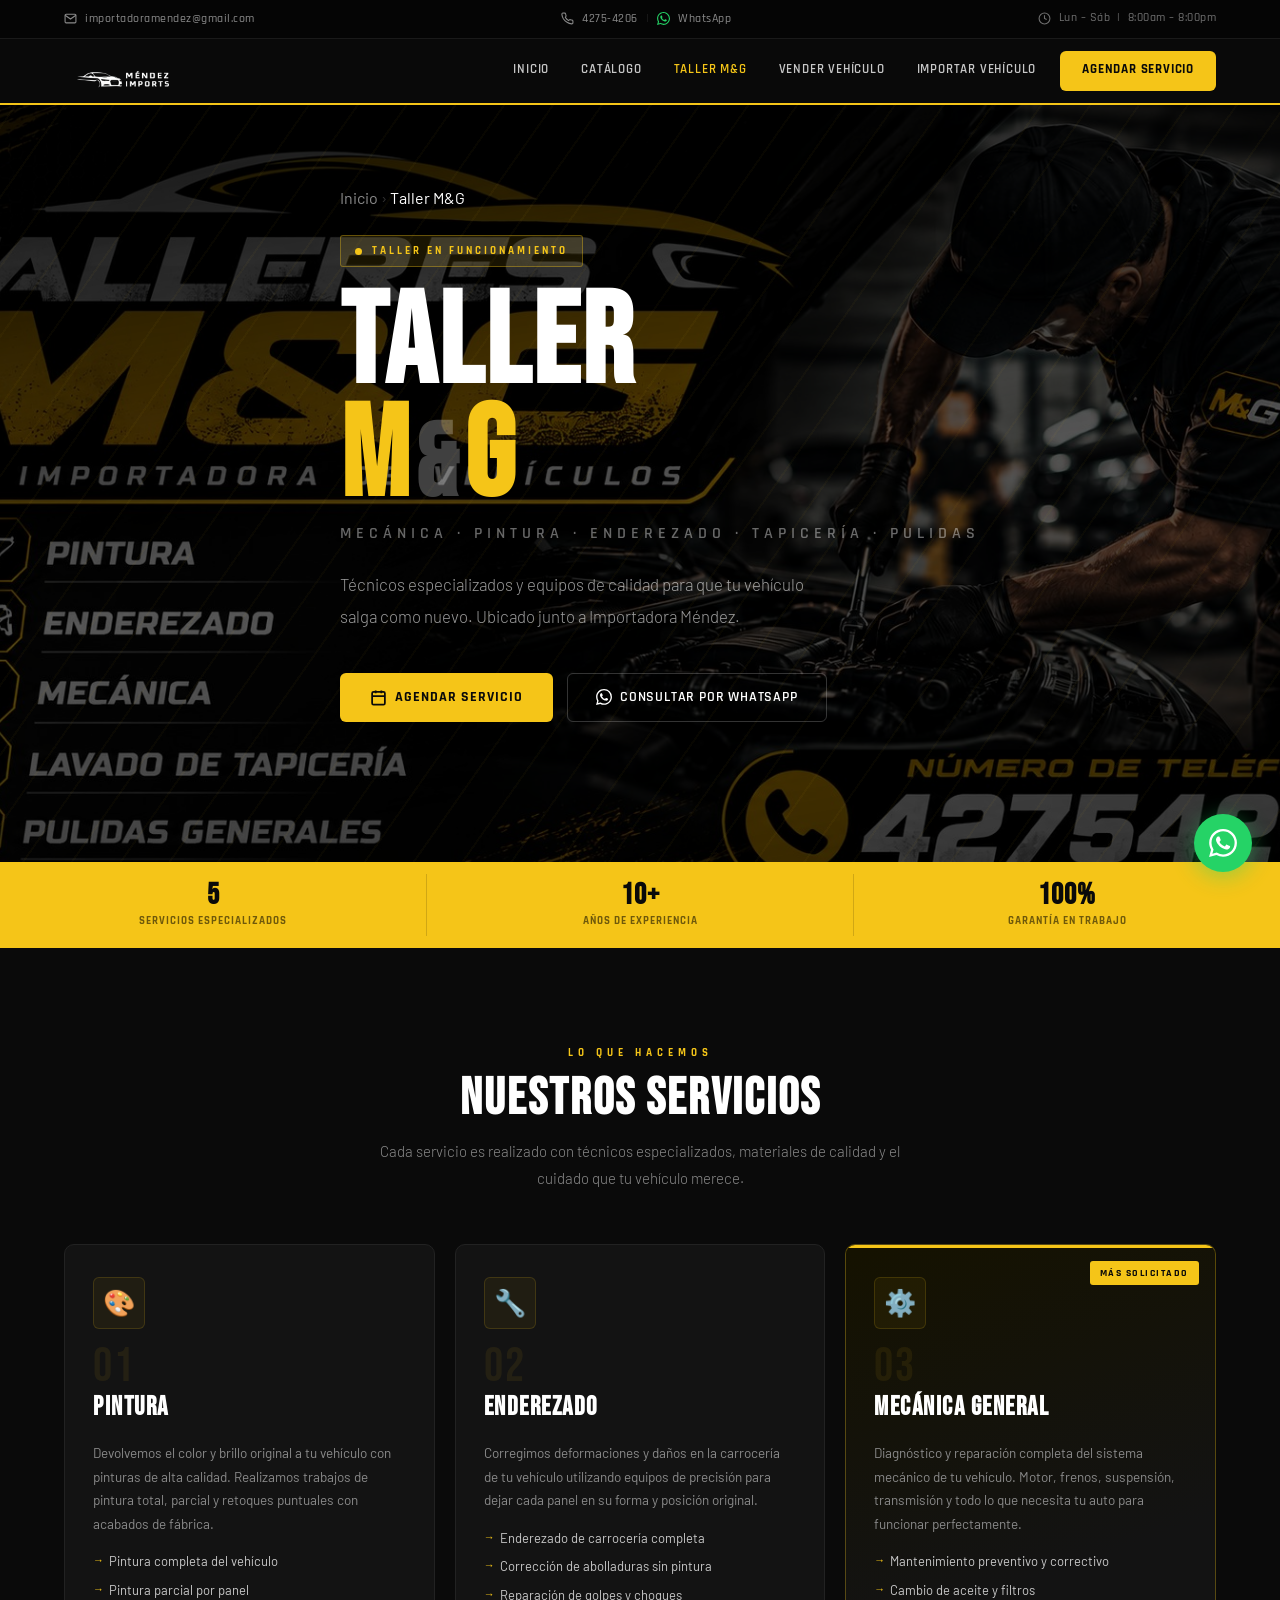
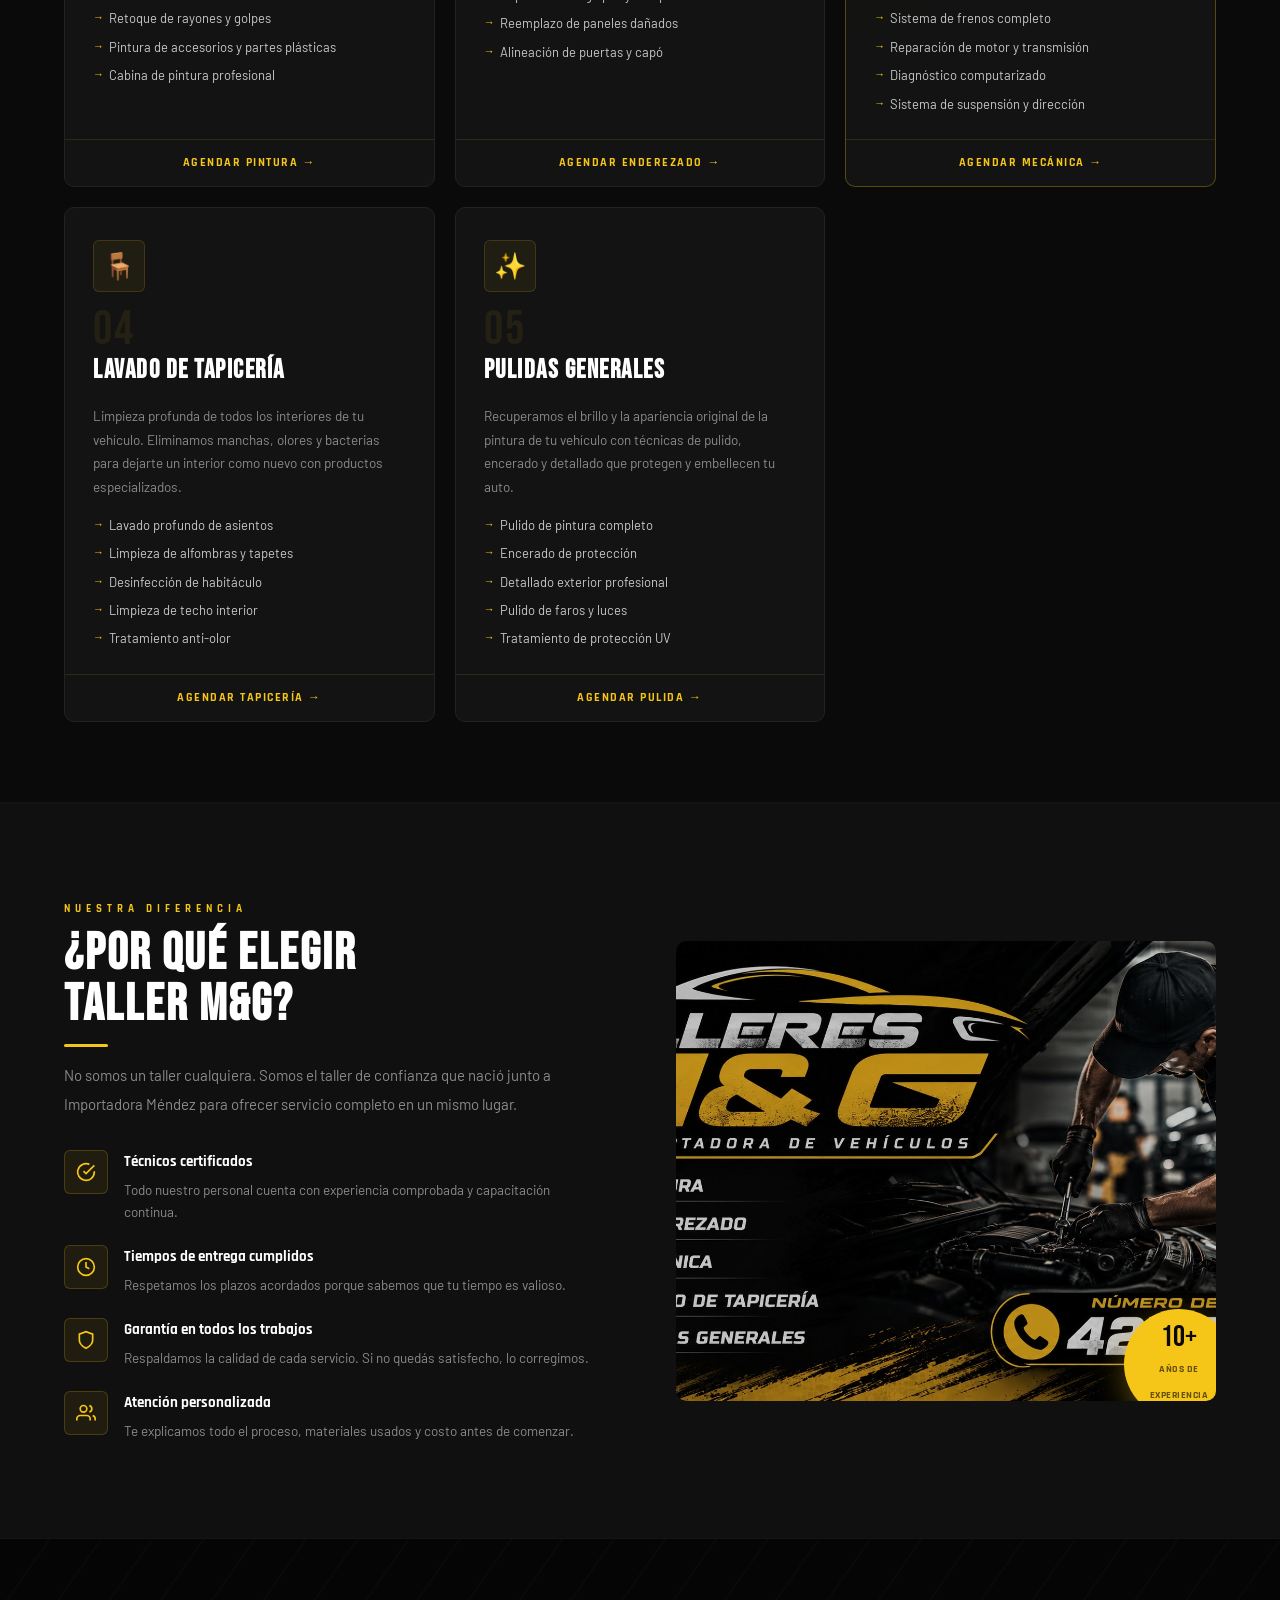
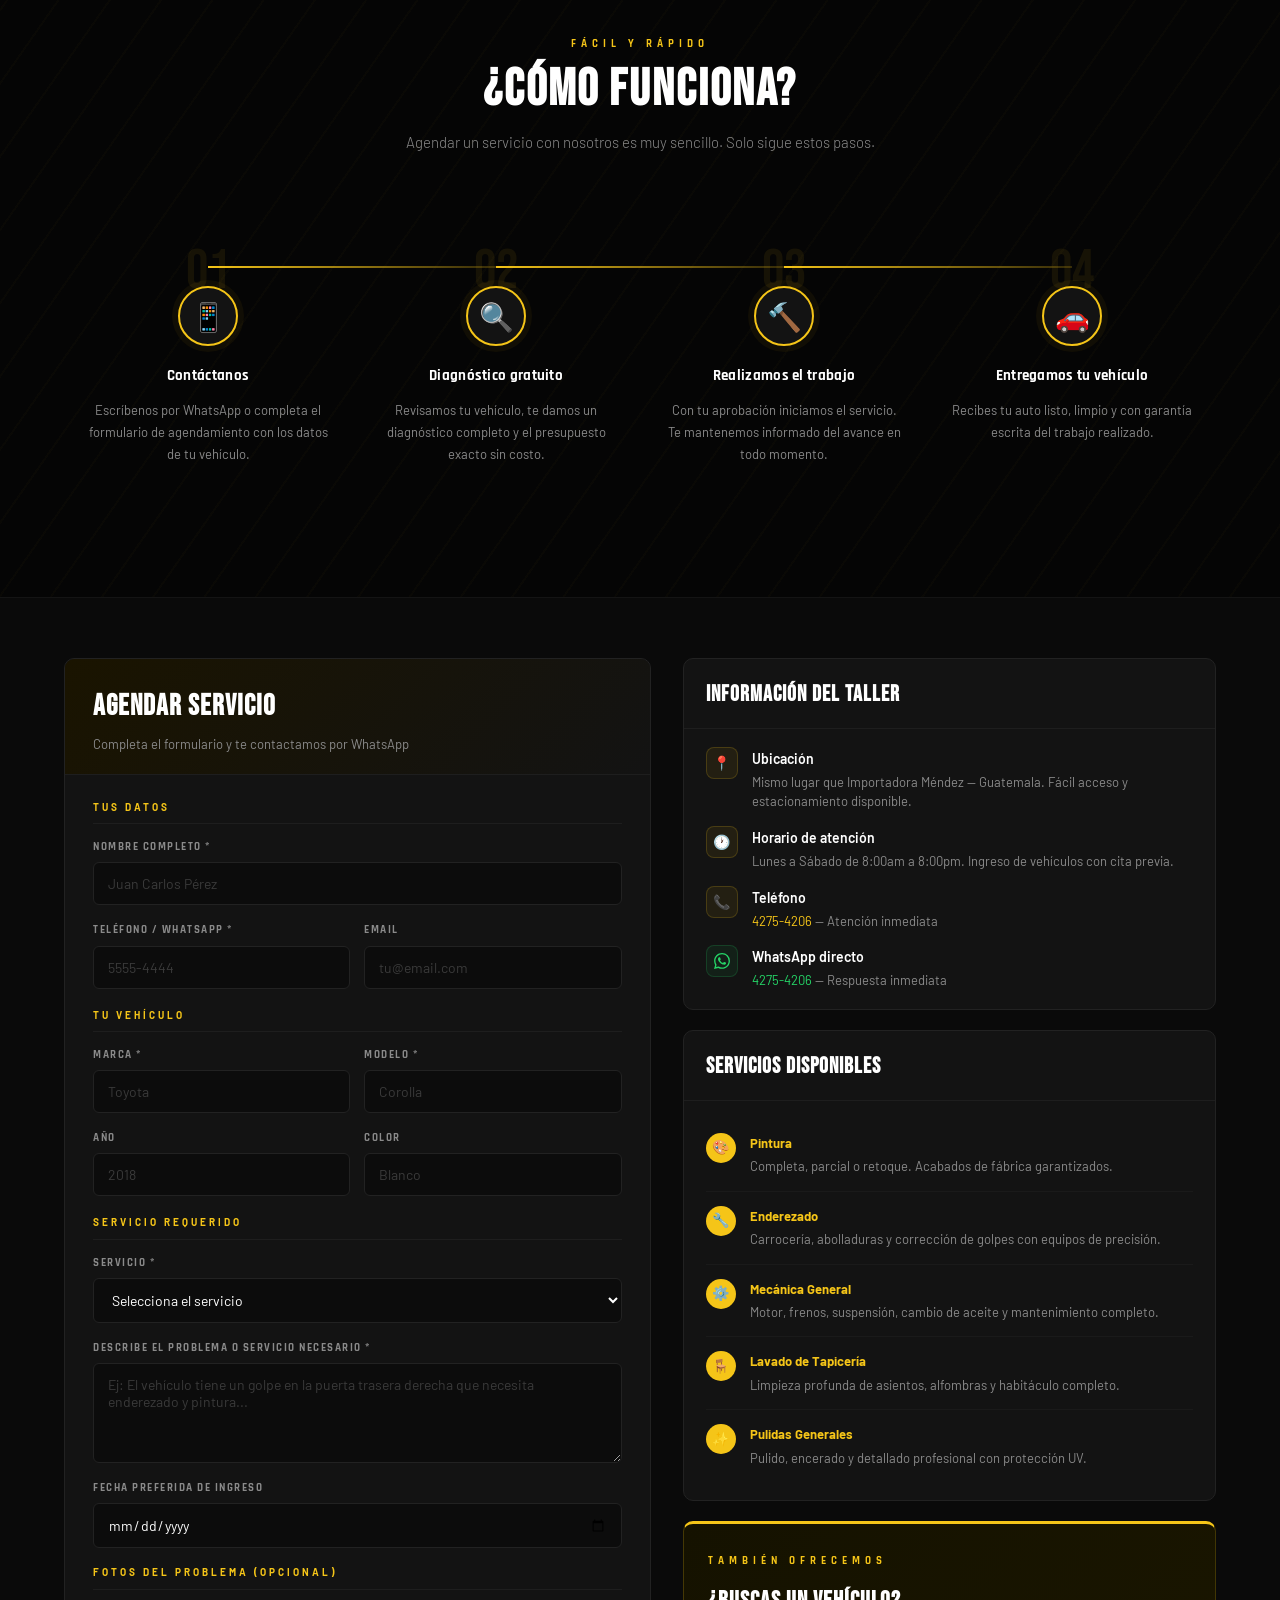
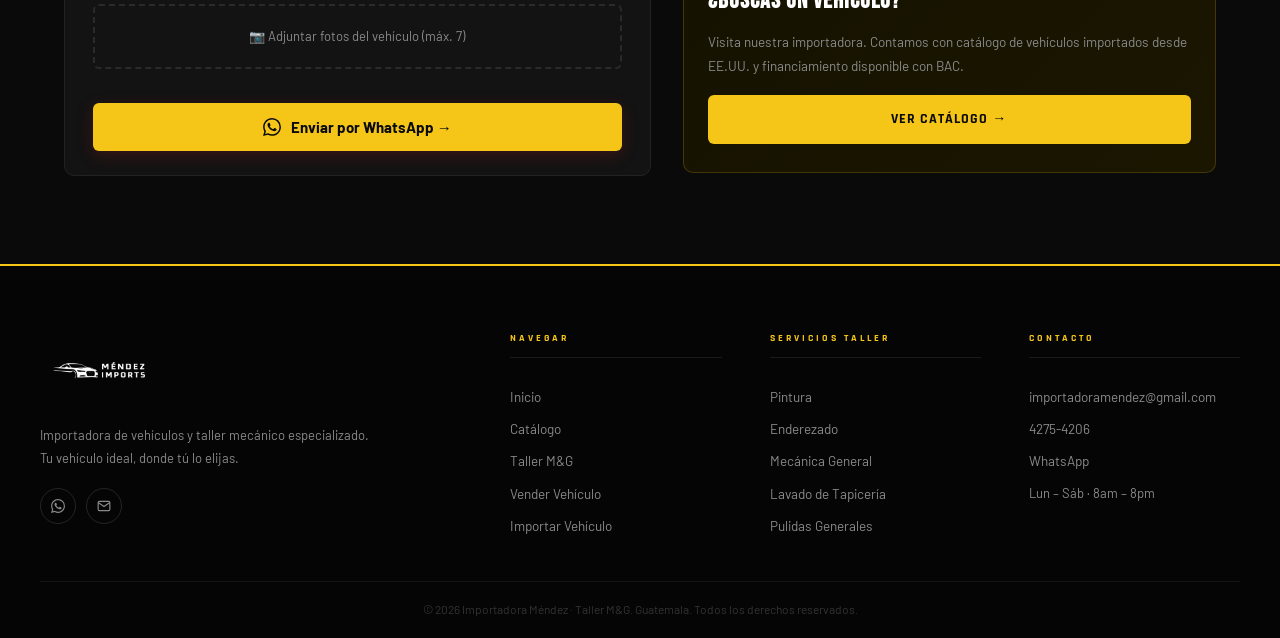
==== especificaiones-carro/taller-mg.html @ be3b4399 "Add files via upload" ====
<!doctype html>
<html lang="es">
<head>
  <meta charset="UTF-8" />
  <meta name="viewport" content="width=device-width, initial-scale=1.0" />
  <title>Taller M&G — Mecánica · Pintura · Enderezado · Guatemala</title>
  <meta name="description" content="Taller M&G — Servicios completos de mecánica, pintura, enderezado, lavado de tapicería y pulidas generales. Ubicado junto a Importadora Méndez en Guatemala." />
  <link rel="preconnect" href="https://fonts.googleapis.com" />
  <link rel="preconnect" href="https://fonts.gstatic.com" crossorigin />
  <link href="https://fonts.googleapis.com/css2?family=Bebas+Neue&family=Rajdhani:wght@400;500;600;700&family=Barlow:ital,wght@0,300;0,400;0,500;0,600;0,700;1,300&display=swap" rel="stylesheet" />
  <link rel="stylesheet" href="../css/shared.css" />
  <link rel="stylesheet" href="../css/servicios.css" />
  <link rel="stylesheet" href="../css/taller.css" />
</head>
<body>

  <!-- SUB-NAV -->
  <nav class="sub-nav">
    <div class="container sub-nav-container">
      <div class="contact-info">
        <svg class="icon-sm" viewBox="0 0 24 24" fill="none" stroke="currentColor" stroke-width="2"><path d="M4 4h16c1.1 0 2 .9 2 2v12c0 1.1-.9 2-2 2H4c-1.1 0-2-.9-2-2V6c0-1.1.9-2 2-2z"/><polyline points="22,6 12,13 2,6"/></svg>
        <a href="mailto:importadoramendez@gmail.com">importadoramendez@gmail.com</a>
      </div>
      <div class="contact-info">
        <svg class="icon-sm" viewBox="0 0 24 24" fill="none" stroke="currentColor" stroke-width="2"><path d="M22 16.92v3a2 2 0 0 1-2.18 2 19.79 19.79 0 0 1-8.63-3.07A19.5 19.5 0 0 1 4.69 13a19.79 19.79 0 0 1-3.07-8.67A2 2 0 0 1 3.56 2h3a2 2 0 0 1 2 1.72c.127.96.361 1.903.7 2.81a2 2 0 0 1-.45 2.11L8.09 9.91a16 16 0 0 0 6 6l1.27-1.27a2 2 0 0 1 2.11-.45c.907.339 1.85.573 2.81.7A2 2 0 0 1 22 16.92z"/></svg>
        <a href="tel:+50242754206">4275-4206</a>
        <span class="divider-pipe">|</span>
        <svg class="icon-sm" style="color:#25D366" viewBox="0 0 24 24" fill="currentColor"><path d="M17.472 14.382c-.297-.149-1.758-.867-2.03-.967-.273-.099-.471-.148-.67.15-.197.297-.767.966-.94 1.164-.173.199-.347.223-.644.075-.297-.15-1.255-.463-2.39-1.475-.883-.788-1.48-1.761-1.653-2.059-.173-.297-.018-.458.13-.606.134-.133.298-.347.446-.52.149-.174.198-.298.298-.497.099-.198.05-.371-.025-.52-.075-.149-.669-1.612-.916-2.207-.242-.579-.487-.5-.669-.51-.173-.008-.371-.01-.57-.01-.198 0-.52.074-.792.372-.272.297-1.04 1.016-1.04 2.479 0 1.462 1.065 2.875 1.213 3.074.149.198 2.096 3.2 5.077 4.487.709.306 1.262.489 1.694.625.712.227 1.36.195 1.871.118.571-.085 1.758-.719 2.006-1.413.248-.694.248-1.289.173-1.413-.074-.124-.272-.198-.57-.347m-5.421 7.403h-.004a9.87 9.87 0 0 1-5.031-1.378l-.361-.214-3.741.982.998-3.648-.235-.374a9.86 9.86 0 0 1-1.51-5.26c.001-5.45 4.436-9.884 9.888-9.884 2.64 0 5.122 1.03 6.988 2.898a9.825 9.825 0 0 1 2.893 6.994c-.003 5.45-4.437 9.884-9.885 9.884m8.413-18.297A11.815 11.815 0 0 0 12.05 0C5.495 0 .16 5.335.157 11.892c0 2.096.547 4.142 1.588 5.945L.057 24l6.305-1.654a11.882 11.882 0 0 0 5.683 1.448h.005c6.554 0 11.89-5.335 11.893-11.893a11.821 11.821 0 0 0-3.48-8.413z"/></svg>
        <a href="https://wa.me/50242754206" target="_blank">WhatsApp</a>
      </div>
      <div class="contact-info horario-info">
        <svg class="icon-sm" viewBox="0 0 24 24" fill="none" stroke="currentColor" stroke-width="2"><circle cx="12" cy="12" r="10"/><polyline points="12 6 12 12 16 14"/></svg>
        <span>Lun – Sáb &nbsp;|&nbsp; 8:00am – 8:00pm</span>
      </div>
    </div>
  </nav>

  <!-- HEADER -->
  <header class="main-header">
    <div class="container nav-container">
      <a href="../index.html"><img src="../img/logo2.png" alt="Importadora Méndez" class="logo" /></a>
      <button class="menu-btn" id="menuBtn" aria-label="Abrir menú">&#9776;</button>
      <ul class="nav-links" id="navLinks">
        <li><a href="../index.html" onclick="closeMenu()">Inicio</a></li>
        <li><a href="../index.html#carros" onclick="closeMenu()">Catálogo</a></li>
        <li class="nav-active"><a href="taller-mg.html" onclick="closeMenu()">Taller M&G</a></li>
        <li><a href="vendemos-tu-vehiculo.html" onclick="closeMenu()">Vender Vehículo</a></li>
        <li><a href="importamos-tu-vehiculo.html" onclick="closeMenu()">Importar Vehículo</a></li>
        <li class="nav-cta"><a href="#agendar" onclick="closeMenu()">Agendar Servicio</a></li>
      </ul>
    </div>
  </header>

  <!-- HERO TALLER -->
  <div class="taller-hero">
    <img src="../img/taller-mecanico.png" alt="Taller M&G" class="taller-hero-bg" />
    <div class="taller-hero-overlay"></div>
    <div class="container taller-hero-content">
      <div class="breadcrumb" style="margin-bottom:24px">
        <a href="../index.html">Inicio</a>
        <span class="breadcrumb-sep">›</span>
        <span>Taller M&G</span>
      </div>
      <div class="taller-hero-badge">
        <span class="badge-pulse"></span>
        Taller en funcionamiento
      </div>
      <h1 class="taller-hero-title">
        Taller<br>
        <span class="taller-hero-accent">M<em>&</em>G</span>
      </h1>
      <p class="taller-hero-sub">Mecánica · Pintura · Enderezado · Tapicería · Pulidas</p>
      <p class="taller-hero-desc">
        Técnicos especializados y equipos de calidad para que tu vehículo<br class="br-desk">
        salga como nuevo. Ubicado junto a Importadora Méndez.
      </p>
      <div class="taller-hero-btns">
        <a href="#agendar" class="btn-primary">
          <svg width="17" height="17" viewBox="0 0 24 24" fill="none" stroke="currentColor" stroke-width="2.5"><rect x="3" y="4" width="18" height="18" rx="2"/><path d="M16 2v4M8 2v4M3 10h18"/></svg>
          Agendar Servicio
        </a>
        <a href="https://wa.me/50242754206?text=Hola!%20Quiero%20información%20sobre%20los%20servicios%20del%20Taller%20M%26G." class="btn-outline" target="_blank">
          <svg width="16" height="16" viewBox="0 0 24 24" fill="currentColor"><path d="M17.472 14.382c-.297-.149-1.758-.867-2.03-.967-.273-.099-.471-.148-.67.15-.197.297-.767.966-.94 1.164-.173.199-.347.223-.644.075-.297-.15-1.255-.463-2.39-1.475-.883-.788-1.48-1.761-1.653-2.059-.173-.297-.018-.458.13-.606.134-.133.298-.347.446-.52.149-.174.198-.298.298-.497.099-.198.05-.371-.025-.52-.075-.149-.669-1.612-.916-2.207-.242-.579-.487-.5-.669-.51-.173-.008-.371-.01-.57-.01-.198 0-.52.074-.792.372-.272.297-1.04 1.016-1.04 2.479 0 1.462 1.065 2.875 1.213 3.074.149.198 2.096 3.2 5.077 4.487.709.306 1.262.489 1.694.625.712.227 1.36.195 1.871.118.571-.085 1.758-.719 2.006-1.413.248-.694.248-1.289.173-1.413-.074-.124-.272-.198-.57-.347m-5.421 7.403h-.004a9.87 9.87 0 0 1-5.031-1.378l-.361-.214-3.741.982.998-3.648-.235-.374a9.86 9.86 0 0 1-1.51-5.26c.001-5.45 4.436-9.884 9.888-9.884 2.64 0 5.122 1.03 6.988 2.898a9.825 9.825 0 0 1 2.893 6.994c-.003 5.45-4.437 9.884-9.885 9.884m8.413-18.297A11.815 11.815 0 0 0 12.05 0C5.495 0 .16 5.335.157 11.892c0 2.096.547 4.142 1.588 5.945L.057 24l6.305-1.654a11.882 11.882 0 0 0 5.683 1.448h.005c6.554 0 11.89-5.335 11.893-11.893a11.821 11.821 0 0 0-3.48-8.413z"/></svg>
          Consultar por WhatsApp
        </a>
      </div>
    </div>
    <!-- stats flotantes -->
    <div class="taller-hero-stats">
      <div class="ths-item">
        <strong>5</strong>
        <span>Servicios especializados</span>
      </div>
      <div class="ths-sep"></div>
      <div class="ths-item">
        <strong>10+</strong>
        <span>Años de experiencia</span>
      </div>
      <div class="ths-sep"></div>
      <div class="ths-item">
        <strong>100%</strong>
        <span>Garantía en trabajo</span>
      </div>
    </div>
  </div>

  <!-- SERVICIOS DETALLE -->
  <section class="taller-servicios-section">
    <div class="container">
      <div class="section-header centered">
        <span class="section-eyebrow">Lo que hacemos</span>
        <h2 class="section-title">Nuestros Servicios</h2>
        <p class="section-subtitle">Cada servicio es realizado con técnicos especializados, materiales de calidad y el cuidado que tu vehículo merece.</p>
      </div>

      <div class="taller-servicios-grid">

        <!-- PINTURA -->
        <article class="ts-card" id="pintura">
          <div class="ts-card-icon-wrap">
            <div class="ts-card-icon">🎨</div>
          </div>
          <div class="ts-card-body">
            <span class="ts-card-num">01</span>
            <h3>Pintura</h3>
            <p>Devolvemos el color y brillo original a tu vehículo con pinturas de alta calidad. Realizamos trabajos de pintura total, parcial y retoques puntuales con acabados de fábrica.</p>
            <ul class="ts-card-list">
              <li>Pintura completa del vehículo</li>
              <li>Pintura parcial por panel</li>
              <li>Retoque de rayones y golpes</li>
              <li>Pintura de accesorios y partes plásticas</li>
              <li>Cabina de pintura profesional</li>
            </ul>
          </div>
          <a href="#agendar" class="ts-card-cta">Agendar Pintura →</a>
        </article>

        <!-- ENDEREZADO -->
        <article class="ts-card" id="enderezado">
          <div class="ts-card-icon-wrap">
            <div class="ts-card-icon">🔧</div>
          </div>
          <div class="ts-card-body">
            <span class="ts-card-num">02</span>
            <h3>Enderezado</h3>
            <p>Corregimos deformaciones y daños en la carrocería de tu vehículo utilizando equipos de precisión para dejar cada panel en su forma y posición original.</p>
            <ul class="ts-card-list">
              <li>Enderezado de carrocería completa</li>
              <li>Corrección de abolladuras sin pintura</li>
              <li>Reparación de golpes y choques</li>
              <li>Reemplazo de paneles dañados</li>
              <li>Alineación de puertas y capó</li>
            </ul>
          </div>
          <a href="#agendar" class="ts-card-cta">Agendar Enderezado →</a>
        </article>

        <!-- MECÁNICA -->
        <article class="ts-card ts-card--featured" id="mecanica">
          <div class="ts-card-featured-badge">Más solicitado</div>
          <div class="ts-card-icon-wrap">
            <div class="ts-card-icon">⚙️</div>
          </div>
          <div class="ts-card-body">
            <span class="ts-card-num">03</span>
            <h3>Mecánica General</h3>
            <p>Diagnóstico y reparación completa del sistema mecánico de tu vehículo. Motor, frenos, suspensión, transmisión y todo lo que necesita tu auto para funcionar perfectamente.</p>
            <ul class="ts-card-list">
              <li>Mantenimiento preventivo y correctivo</li>
              <li>Cambio de aceite y filtros</li>
              <li>Sistema de frenos completo</li>
              <li>Reparación de motor y transmisión</li>
              <li>Diagnóstico computarizado</li>
              <li>Sistema de suspensión y dirección</li>
            </ul>
          </div>
          <a href="#agendar" class="ts-card-cta">Agendar Mecánica →</a>
        </article>

        <!-- TAPICERÍA -->
        <article class="ts-card" id="tapiceria">
          <div class="ts-card-icon-wrap">
            <div class="ts-card-icon">🪑</div>
          </div>
          <div class="ts-card-body">
            <span class="ts-card-num">04</span>
            <h3>Lavado de Tapicería</h3>
            <p>Limpieza profunda de todos los interiores de tu vehículo. Eliminamos manchas, olores y bacterias para dejarte un interior como nuevo con productos especializados.</p>
            <ul class="ts-card-list">
              <li>Lavado profundo de asientos</li>
              <li>Limpieza de alfombras y tapetes</li>
              <li>Desinfección de habitáculo</li>
              <li>Limpieza de techo interior</li>
              <li>Tratamiento anti-olor</li>
            </ul>
          </div>
          <a href="#agendar" class="ts-card-cta">Agendar Tapicería →</a>
        </article>

        <!-- PULIDAS -->
        <article class="ts-card" id="pulidas">
          <div class="ts-card-icon-wrap">
            <div class="ts-card-icon">✨</div>
          </div>
          <div class="ts-card-body">
            <span class="ts-card-num">05</span>
            <h3>Pulidas Generales</h3>
            <p>Recuperamos el brillo y la apariencia original de la pintura de tu vehículo con técnicas de pulido, encerado y detallado que protegen y embellecen tu auto.</p>
            <ul class="ts-card-list">
              <li>Pulido de pintura completo</li>
              <li>Encerado de protección</li>
              <li>Detallado exterior profesional</li>
              <li>Pulido de faros y luces</li>
              <li>Tratamiento de protección UV</li>
            </ul>
          </div>
          <a href="#agendar" class="ts-card-cta">Agendar Pulida →</a>
        </article>

      </div>
    </div>
  </section>

  <!-- POR QUÉ ELEGIRNOS -->
  <section class="taller-why-section">
    <div class="container">
      <div class="taller-why-grid">
        <div class="taller-why-left">
          <span class="section-eyebrow">Nuestra diferencia</span>
          <h2 class="section-title">¿Por qué elegir<br>Taller M&G?</h2>
          <div class="divider-line"></div>
          <p style="color:var(--texto-gris);font-size:15px;line-height:1.9;margin-bottom:32px;">
            No somos un taller cualquiera. Somos el taller de confianza que nació junto a Importadora Méndez para ofrecer servicio completo en un mismo lugar.
          </p>
          <div class="taller-why-items">
            <div class="taller-why-item">
              <div class="taller-why-icon">
                <svg width="20" height="20" viewBox="0 0 24 24" fill="none" stroke="currentColor" stroke-width="2"><path d="M22 11.08V12a10 10 0 1 1-5.93-9.14"/><polyline points="22 4 12 14.01 9 11.01"/></svg>
              </div>
              <div>
                <strong>Técnicos certificados</strong>
                <p>Todo nuestro personal cuenta con experiencia comprobada y capacitación continua.</p>
              </div>
            </div>
            <div class="taller-why-item">
              <div class="taller-why-icon">
                <svg width="20" height="20" viewBox="0 0 24 24" fill="none" stroke="currentColor" stroke-width="2"><circle cx="12" cy="12" r="10"/><polyline points="12 6 12 12 16 14"/></svg>
              </div>
              <div>
                <strong>Tiempos de entrega cumplidos</strong>
                <p>Respetamos los plazos acordados porque sabemos que tu tiempo es valioso.</p>
              </div>
            </div>
            <div class="taller-why-item">
              <div class="taller-why-icon">
                <svg width="20" height="20" viewBox="0 0 24 24" fill="none" stroke="currentColor" stroke-width="2"><path d="M12 22s8-4 8-10V5l-8-3-8 3v7c0 6 8 10 8 10z"/></svg>
              </div>
              <div>
                <strong>Garantía en todos los trabajos</strong>
                <p>Respaldamos la calidad de cada servicio. Si no quedás satisfecho, lo corregimos.</p>
              </div>
            </div>
            <div class="taller-why-item">
              <div class="taller-why-icon">
                <svg width="20" height="20" viewBox="0 0 24 24" fill="none" stroke="currentColor" stroke-width="2"><path d="M17 21v-2a4 4 0 0 0-4-4H5a4 4 0 0 0-4 4v2"/><circle cx="9" cy="7" r="4"/><path d="M23 21v-2a4 4 0 0 0-3-3.87M16 3.13a4 4 0 0 1 0 7.75"/></svg>
              </div>
              <div>
                <strong>Atención personalizada</strong>
                <p>Te explicamos todo el proceso, materiales usados y costo antes de comenzar.</p>
              </div>
            </div>
          </div>
        </div>
        <div class="taller-why-right">
          <div class="taller-why-img-wrap">
            <img src="../img/taller-mecanico.png" alt="Taller M&G especializado" />
            <div class="taller-why-badge">
              <div class="taller-why-badge-inner">
                <span class="taller-why-badge-num">10+</span>
                <span class="taller-why-badge-txt">Años de<br>experiencia</span>
              </div>
            </div>
          </div>
        </div>
      </div>
    </div>
  </section>

  <!-- PROCESO -->
  <section class="taller-proceso-section">
    <div class="container">
      <div class="section-header centered">
        <span class="section-eyebrow">Fácil y rápido</span>
        <h2 class="section-title">¿Cómo funciona?</h2>
        <p class="section-subtitle">Agendar un servicio con nosotros es muy sencillo. Solo sigue estos pasos.</p>
      </div>
      <div class="proceso-grid">
        <div class="proceso-item">
          <div class="proceso-num">01</div>
          <div class="proceso-connector"></div>
          <div class="proceso-icon">📱</div>
          <h3>Contáctanos</h3>
          <p>Escríbenos por WhatsApp o completa el formulario de agendamiento con los datos de tu vehículo.</p>
        </div>
        <div class="proceso-item">
          <div class="proceso-num">02</div>
          <div class="proceso-connector"></div>
          <div class="proceso-icon">🔍</div>
          <h3>Diagnóstico gratuito</h3>
          <p>Revisamos tu vehículo, te damos un diagnóstico completo y el presupuesto exacto sin costo.</p>
        </div>
        <div class="proceso-item">
          <div class="proceso-num">03</div>
          <div class="proceso-connector"></div>
          <div class="proceso-icon">🔨</div>
          <h3>Realizamos el trabajo</h3>
          <p>Con tu aprobación iniciamos el servicio. Te mantenemos informado del avance en todo momento.</p>
        </div>
        <div class="proceso-item">
          <div class="proceso-num">04</div>
          <div class="proceso-connector last"></div>
          <div class="proceso-icon">🚗</div>
          <h3>Entregamos tu vehículo</h3>
          <p>Recibes tu auto listo, limpio y con garantía escrita del trabajo realizado.</p>
        </div>
      </div>
    </div>
  </section>

  <!-- FORMULARIO AGENDAR -->
  <section class="service-page" id="agendar">
    <div class="container service-grid">

      <!-- FORM -->
      <div class="form-card">
        <div class="form-card-header" style="background:linear-gradient(135deg, #1a1400 0%, var(--gris-card) 100%);">
          <h2>Agendar Servicio</h2>
          <p>Completa el formulario y te contactamos por WhatsApp</p>
        </div>
        <div class="form-card-body">
          <form id="tallerForm" onsubmit="handleTaller(event)">
            <p class="form-section-title">Tus datos</p>
            <div class="form-stack">
              <div class="form-group">
                <label>Nombre completo *</label>
                <input type="text" name="nombre" placeholder="Juan Carlos Pérez" required />
              </div>
              <div class="form-grid-2">
                <div class="form-group">
                  <label>Teléfono / WhatsApp *</label>
                  <input type="tel" name="telefono" placeholder="5555-4444" required />
                </div>
                <div class="form-group">
                  <label>Email</label>
                  <input type="email" name="email" placeholder="tu@email.com" />
                </div>
              </div>
            </div>

            <p class="form-section-title">Tu vehículo</p>
            <div class="form-stack">
              <div class="form-grid-2">
                <div class="form-group">
                  <label>Marca *</label>
                  <input type="text" name="marca" placeholder="Toyota" required />
                </div>
                <div class="form-group">
                  <label>Modelo *</label>
                  <input type="text" name="modelo" placeholder="Corolla" required />
                </div>
              </div>
              <div class="form-grid-2">
                <div class="form-group">
                  <label>Año</label>
                  <input type="text" name="anio" placeholder="2018" />
                </div>
                <div class="form-group">
                  <label>Color</label>
                  <input type="text" name="color" placeholder="Blanco" />
                </div>
              </div>
            </div>

            <p class="form-section-title">Servicio requerido</p>
            <div class="form-stack">
              <div class="form-group">
                <label>Servicio *</label>
                <select name="servicio" required>
                  <option value="">Selecciona el servicio</option>
                  <option>🎨 Pintura — Completa o parcial</option>
                  <option>🔧 Enderezado — Carrocería y abolladuras</option>
                  <option>⚙️ Mecánica General — Motor, frenos, suspensión</option>
                  <option>🪑 Lavado de Tapicería — Interiores completos</option>
                  <option>✨ Pulida General — Brillo y protección</option>
                  <option>🔀 Varios servicios</option>
                </select>
              </div>
              <div class="form-group">
                <label>Describe el problema o servicio necesario *</label>
                <textarea name="descripcion" rows="4" placeholder="Ej: El vehículo tiene un golpe en la puerta trasera derecha que necesita enderezado y pintura..." required></textarea>
              </div>
              <div class="form-group">
                <label>Fecha preferida de ingreso</label>
                <input type="date" name="fecha" />
              </div>
              <label class="upload-box">
                <span class="form-section-title" style="margin:0 0 8px">Fotos del problema (opcional)</span>
                <div class="upload-trigger" id="uploadTrigger">
                  📷 Adjuntar fotos del vehículo (máx. 7)
                </div>
                <input type="file" id="photoInput" accept="image/*" multiple onchange="previewPhotos(this)" />
                <div id="previewContainer" class="preview-grid"></div>
              </label>
            </div>

            <button type="submit" class="btn-submit" style="background:var(--amarillo); color:var(--negro);">
              <svg width="18" height="18" viewBox="0 0 24 24" fill="currentColor"><path d="M17.472 14.382c-.297-.149-1.758-.867-2.03-.967-.273-.099-.471-.148-.67.15-.197.297-.767.966-.94 1.164-.173.199-.347.223-.644.075-.297-.15-1.255-.463-2.39-1.475-.883-.788-1.48-1.761-1.653-2.059-.173-.297-.018-.458.13-.606.134-.133.298-.347.446-.52.149-.174.198-.298.298-.497.099-.198.05-.371-.025-.52-.075-.149-.669-1.612-.916-2.207-.242-.579-.487-.5-.669-.51-.173-.008-.371-.01-.57-.01-.198 0-.52.074-.792.372-.272.297-1.04 1.016-1.04 2.479 0 1.462 1.065 2.875 1.213 3.074.149.198 2.096 3.2 5.077 4.487.709.306 1.262.489 1.694.625.712.227 1.36.195 1.871.118.571-.085 1.758-.719 2.006-1.413.248-.694.248-1.289.173-1.413-.074-.124-.272-.198-.57-.347m-5.421 7.403h-.004a9.87 9.87 0 0 1-5.031-1.378l-.361-.214-3.741.982.998-3.648-.235-.374a9.86 9.86 0 0 1-1.51-5.26c.001-5.45 4.436-9.884 9.888-9.884 2.64 0 5.122 1.03 6.988 2.898a9.825 9.825 0 0 1 2.893 6.994c-.003 5.45-4.437 9.884-9.885 9.884m8.413-18.297A11.815 11.815 0 0 0 12.05 0C5.495 0 .16 5.335.157 11.892c0 2.096.547 4.142 1.588 5.945L.057 24l6.305-1.654a11.882 11.882 0 0 0 5.683 1.448h.005c6.554 0 11.89-5.335 11.893-11.893a11.821 11.821 0 0 0-3.48-8.413z"/></svg>
              Enviar por WhatsApp →
            </button>
            <div id="formMsg" class="form-success" style="display:none;margin-top:14px;">
              ✅ ¡Solicitud enviada! Te contactaremos por WhatsApp para confirmar tu cita.
            </div>
          </form>
        </div>
      </div>

      <!-- RIGHT COL -->
      <div class="right-col">

        <div class="info-card">
          <div class="info-card-header">
            <h2>Información del Taller</h2>
          </div>
          <div class="info-card-body">
            <div class="trust-list">
              <div class="trust-item">
                <div class="trust-icon" style="background:rgba(245,197,24,0.07);border-color:rgba(245,197,24,0.18);">📍</div>
                <div>
                  <h3>Ubicación</h3>
                  <p>Mismo lugar que Importadora Méndez — Guatemala. Fácil acceso y estacionamiento disponible.</p>
                </div>
              </div>
              <div class="trust-item">
                <div class="trust-icon" style="background:rgba(245,197,24,0.07);border-color:rgba(245,197,24,0.18);">🕐</div>
                <div>
                  <h3>Horario de atención</h3>
                  <p>Lunes a Sábado de 8:00am a 8:00pm. Ingreso de vehículos con cita previa.</p>
                </div>
              </div>
              <div class="trust-item">
                <div class="trust-icon" style="background:rgba(245,197,24,0.07);border-color:rgba(245,197,24,0.18);">📞</div>
                <div>
                  <h3>Teléfono</h3>
                  <p><a href="tel:+50242754206" style="color:var(--amarillo);">4275-4206</a> — Atención inmediata</p>
                </div>
              </div>
              <div class="trust-item">
                <div class="trust-icon" style="background:rgba(37,211,102,0.07);border-color:rgba(37,211,102,0.18);color:var(--wa-green);">
                  <svg width="16" height="16" viewBox="0 0 24 24" fill="currentColor"><path d="M17.472 14.382c-.297-.149-1.758-.867-2.03-.967-.273-.099-.471-.148-.67.15-.197.297-.767.966-.94 1.164-.173.199-.347.223-.644.075-.297-.15-1.255-.463-2.39-1.475-.883-.788-1.48-1.761-1.653-2.059-.173-.297-.018-.458.13-.606.134-.133.298-.347.446-.52.149-.174.198-.298.298-.497.099-.198.05-.371-.025-.52-.075-.149-.669-1.612-.916-2.207-.242-.579-.487-.5-.669-.51-.173-.008-.371-.01-.57-.01-.198 0-.52.074-.792.372-.272.297-1.04 1.016-1.04 2.479 0 1.462 1.065 2.875 1.213 3.074.149.198 2.096 3.2 5.077 4.487.709.306 1.262.489 1.694.625.712.227 1.36.195 1.871.118.571-.085 1.758-.719 2.006-1.413.248-.694.248-1.289.173-1.413-.074-.124-.272-.198-.57-.347m-5.421 7.403h-.004a9.87 9.87 0 0 1-5.031-1.378l-.361-.214-3.741.982.998-3.648-.235-.374a9.86 9.86 0 0 1-1.51-5.26c.001-5.45 4.436-9.884 9.888-9.884 2.64 0 5.122 1.03 6.988 2.898a9.825 9.825 0 0 1 2.893 6.994c-.003 5.45-4.437 9.884-9.885 9.884m8.413-18.297A11.815 11.815 0 0 0 12.05 0C5.495 0 .16 5.335.157 11.892c0 2.096.547 4.142 1.588 5.945L.057 24l6.305-1.654a11.882 11.882 0 0 0 5.683 1.448h.005c6.554 0 11.89-5.335 11.893-11.893a11.821 11.821 0 0 0-3.48-8.413z"/></svg>
                </div>
                <div>
                  <h3>WhatsApp directo</h3>
                  <p><a href="https://wa.me/50242754206" target="_blank" style="color:var(--wa-green);">4275-4206</a> — Respuesta inmediata</p>
                </div>
              </div>
            </div>
          </div>
        </div>

        <div class="info-card">
          <div class="info-card-header">
            <h2>Servicios disponibles</h2>
          </div>
          <div class="info-card-body">
            <div class="steps-list">
              <div class="step-row">
                <div class="step-num">🎨</div>
                <div class="step-content">
                  <h3>Pintura</h3>
                  <p>Completa, parcial o retoque. Acabados de fábrica garantizados.</p>
                </div>
              </div>
              <div class="step-row">
                <div class="step-num">🔧</div>
                <div class="step-content">
                  <h3>Enderezado</h3>
                  <p>Carrocería, abolladuras y corrección de golpes con equipos de precisión.</p>
                </div>
              </div>
              <div class="step-row">
                <div class="step-num">⚙️</div>
                <div class="step-content">
                  <h3>Mecánica General</h3>
                  <p>Motor, frenos, suspensión, cambio de aceite y mantenimiento completo.</p>
                </div>
              </div>
              <div class="step-row">
                <div class="step-num">🪑</div>
                <div class="step-content">
                  <h3>Lavado de Tapicería</h3>
                  <p>Limpieza profunda de asientos, alfombras y habitáculo completo.</p>
                </div>
              </div>
              <div class="step-row">
                <div class="step-num">✨</div>
                <div class="step-content">
                  <h3>Pulidas Generales</h3>
                  <p>Pulido, encerado y detallado profesional con protección UV.</p>
                </div>
              </div>
            </div>
          </div>
        </div>

        <!-- CTA importadora -->
        <div class="taller-importadora-card">
          <span class="section-eyebrow" style="margin-bottom:10px;display:block;">También ofrecemos</span>
          <h3>¿Buscas un vehículo?</h3>
          <p>Visita nuestra importadora. Contamos con catálogo de vehículos importados desde EE.UU. y financiamiento disponible con BAC.</p>
          <a href="../index.html#carros" class="btn-primary btn-full" style="margin-top:18px;">Ver catálogo →</a>
        </div>

      </div>
    </div>
  </section>

  <!-- FOOTER -->
  <footer class="site-footer">
    <div class="container footer-inner">
      <div class="footer-brand">
        <a href="../index.html"><img src="../img/logo2.png" alt="Importadora Méndez" class="footer-logo" /></a>
        <p>Importadora de vehículos y taller mecánico especializado.<br>Tu vehículo ideal, donde tú lo elijas.</p>
        <div class="footer-social">
          <a href="https://wa.me/50242754206" target="_blank" aria-label="WhatsApp">
            <svg width="14" height="14" viewBox="0 0 24 24" fill="currentColor"><path d="M17.472 14.382c-.297-.149-1.758-.867-2.03-.967-.273-.099-.471-.148-.67.15-.197.297-.767.966-.94 1.164-.173.199-.347.223-.644.075-.297-.15-1.255-.463-2.39-1.475-.883-.788-1.48-1.761-1.653-2.059-.173-.297-.018-.458.13-.606.134-.133.298-.347.446-.52.149-.174.198-.298.298-.497.099-.198.05-.371-.025-.52-.075-.149-.669-1.612-.916-2.207-.242-.579-.487-.5-.669-.51-.173-.008-.371-.01-.57-.01-.198 0-.52.074-.792.372-.272.297-1.04 1.016-1.04 2.479 0 1.462 1.065 2.875 1.213 3.074.149.198 2.096 3.2 5.077 4.487.709.306 1.262.489 1.694.625.712.227 1.36.195 1.871.118.571-.085 1.758-.719 2.006-1.413.248-.694.248-1.289.173-1.413-.074-.124-.272-.198-.57-.347m-5.421 7.403h-.004a9.87 9.87 0 0 1-5.031-1.378l-.361-.214-3.741.982.998-3.648-.235-.374a9.86 9.86 0 0 1-1.51-5.26c.001-5.45 4.436-9.884 9.888-9.884 2.64 0 5.122 1.03 6.988 2.898a9.825 9.825 0 0 1 2.893 6.994c-.003 5.45-4.437 9.884-9.885 9.884m8.413-18.297A11.815 11.815 0 0 0 12.05 0C5.495 0 .16 5.335.157 11.892c0 2.096.547 4.142 1.588 5.945L.057 24l6.305-1.654a11.882 11.882 0 0 0 5.683 1.448h.005c6.554 0 11.89-5.335 11.893-11.893a11.821 11.821 0 0 0-3.48-8.413z"/></svg>
          </a>
          <a href="mailto:importadoramendez@gmail.com" aria-label="Email">
            <svg width="14" height="14" viewBox="0 0 24 24" fill="none" stroke="currentColor" stroke-width="2"><path d="M4 4h16c1.1 0 2 .9 2 2v12c0 1.1-.9 2-2 2H4c-1.1 0-2-.9-2-2V6c0-1.1.9-2 2-2z"/><polyline points="22,6 12,13 2,6"/></svg>
          </a>
        </div>
      </div>
      <div class="footer-col">
        <h4>Navegar</h4>
        <a href="../index.html">Inicio</a>
        <a href="../index.html#carros">Catálogo</a>
        <a href="taller-mg.html">Taller M&G</a>
        <a href="vendemos-tu-vehiculo.html">Vender Vehículo</a>
        <a href="importamos-tu-vehiculo.html">Importar Vehículo</a>
      </div>
      <div class="footer-col">
        <h4>Servicios Taller</h4>
        <a href="#pintura">Pintura</a>
        <a href="#enderezado">Enderezado</a>
        <a href="#mecanica">Mecánica General</a>
        <a href="#tapiceria">Lavado de Tapicería</a>
        <a href="#pulidas">Pulidas Generales</a>
      </div>
      <div class="footer-col">
        <h4>Contacto</h4>
        <a href="mailto:importadoramendez@gmail.com">importadoramendez@gmail.com</a>
        <a href="tel:+50242754206">4275-4206</a>
        <a href="https://wa.me/50242754206" target="_blank">WhatsApp</a>
        <span style="color:var(--texto-gris);font-size:13px;">Lun – Sáb · 8am – 8pm</span>
      </div>
    </div>
    <div class="footer-bottom container">
      <p>&copy; 2026 Importadora Méndez · Taller M&G. Guatemala. Todos los derechos reservados.</p>
    </div>
  </footer>

  <!-- WhatsApp flotante -->
  <a href="https://wa.me/50242754206?text=Hola!%20Quiero%20agendar%20un%20servicio%20en%20Taller%20M%26G." class="whatsapp-float" target="_blank" aria-label="Contáctanos por WhatsApp">
    <svg viewBox="0 0 24 24" fill="white"><path d="M17.472 14.382c-.297-.149-1.758-.867-2.03-.967-.273-.099-.471-.148-.67.15-.197.297-.767.966-.94 1.164-.173.199-.347.223-.644.075-.297-.15-1.255-.463-2.39-1.475-.883-.788-1.48-1.761-1.653-2.059-.173-.297-.018-.458.13-.606.134-.133.298-.347.446-.52.149-.174.198-.298.298-.497.099-.198.05-.371-.025-.52-.075-.149-.669-1.612-.916-2.207-.242-.579-.487-.5-.669-.51-.173-.008-.371-.01-.57-.01-.198 0-.52.074-.792.372-.272.297-1.04 1.016-1.04 2.479 0 1.462 1.065 2.875 1.213 3.074.149.198 2.096 3.2 5.077 4.487.709.306 1.262.489 1.694.625.712.227 1.36.195 1.871.118.571-.085 1.758-.719 2.006-1.413.248-.694.248-1.289.173-1.413-.074-.124-.272-.198-.57-.347m-5.421 7.403h-.004a9.87 9.87 0 0 1-5.031-1.378l-.361-.214-3.741.982.998-3.648-.235-.374a9.86 9.86 0 0 1-1.51-5.26c.001-5.45 4.436-9.884 9.888-9.884 2.64 0 5.122 1.03 6.988 2.898a9.825 9.825 0 0 1 2.893 6.994c-.003 5.45-4.437 9.884-9.885 9.884m8.413-18.297A11.815 11.815 0 0 0 12.05 0C5.495 0 .16 5.335.157 11.892c0 2.096.547 4.142 1.588 5.945L.057 24l6.305-1.654a11.882 11.882 0 0 0 5.683 1.448h.005c6.554 0 11.89-5.335 11.893-11.893a11.821 11.821 0 0 0-3.48-8.413z"/></svg>
  </a>

  <script>
    const menuBtn = document.getElementById('menuBtn');
    const navLinks = document.getElementById('navLinks');
    menuBtn.addEventListener('click', () => navLinks.classList.toggle('active'));
    document.addEventListener('click', e => {
      if (!navLinks.contains(e.target) && !menuBtn.contains(e.target))
        navLinks.classList.remove('active');
    });
    function closeMenu() { navLinks.classList.remove('active'); }

    function handleTaller(e) {
      e.preventDefault();
      const data = new FormData(e.target);
      const nombre      = data.get('nombre') || '';
      const telefono    = data.get('telefono') || '';
      const email       = data.get('email') || 'No indicado';
      const marca       = data.get('marca') || '';
      const modelo      = data.get('modelo') || '';
      const anio        = data.get('anio') || 'No indicado';
      const color       = data.get('color') || 'No indicado';
      const servicio    = data.get('servicio') || '';
      const descripcion = data.get('descripcion') || 'Sin descripción.';
      const fecha       = data.get('fecha') || 'A coordinar';

      const text = `🔧 *SOLICITUD DE SERVICIO — TALLER M&G*\n\n👤 *Nombre:* ${nombre}\n📞 *Teléfono:* ${telefono}\n📧 *Email:* ${email}\n\n🚗 *Vehículo:* ${marca} ${modelo}\n📅 *Año:* ${anio}\n🎨 *Color:* ${color}\n\n🛠 *Servicio solicitado:*\n${servicio}\n\n📝 *Descripción del problema:*\n${descripcion}\n\n📆 *Fecha preferida de ingreso:* ${fecha}\n\nSolicito presupuesto y confirmación de cita.`;

      const encoded = encodeURIComponent(text);
      const isMobile = /Android|iPhone|iPad|iPod/i.test(navigator.userAgent);
      const url = isMobile
        ? `https://wa.me/50242754206?text=${encoded}`
        : `https://web.whatsapp.com/send?phone=50242754206&text=${encoded}`;

      document.getElementById('formMsg').style.display = 'block';
      setTimeout(() => { window.open(url, '_blank'); e.target.reset(); document.getElementById('previewContainer').innerHTML = ''; }, 500);
    }

    function previewPhotos(input) {
      const container = document.getElementById('previewContainer');
      container.innerHTML = '';
      Array.from(input.files).slice(0, 7).forEach(file => {
        const reader = new FileReader();
        reader.onload = ev => {
          const img = document.createElement('img');
          img.src = ev.target.result;
          container.appendChild(img);
        };
        reader.readAsDataURL(file);
      });
    }

    // Animación scroll reveal
    const revealEls = document.querySelectorAll('.ts-card, .proceso-item, .taller-why-item');
    const ro = new IntersectionObserver((entries) => {
      entries.forEach((entry, i) => {
        if (entry.isIntersecting) {
          entry.target.style.opacity = '1';
          entry.target.style.transform = 'translateY(0)';
          ro.unobserve(entry.target);
        }
      });
    }, { threshold: 0.1 });
    revealEls.forEach((el, i) => {
      el.style.opacity = '0';
      el.style.transform = 'translateY(24px)';
      el.style.transition = `opacity 0.55s ease ${(i % 5) * 0.1}s, transform 0.55s ease ${(i % 5) * 0.1}s`;
      ro.observe(el);
    });
  </script>

</body>
</html>
---- css/shared.css ----
/* ============================================================
   TALLERES M&G / IMPORTADORA MÉNDEZ — SHARED DESIGN SYSTEM
   Fuentes: Bebas Neue (display) + Rajdhani (cuerpo)
   Paleta: Negro · Amarillo M&G · Blanco
   ============================================================ */

@import url('https://fonts.googleapis.com/css2?family=Bebas+Neue&family=Rajdhani:wght@400;500;600;700&family=Barlow:ital,wght@0,300;0,400;0,500;0,600;0,700;1,300&display=swap');

/* ─── TOKENS ─────────────────────────────────────────────── */
:root {
  --amarillo:      #f5c518;
  --amarillo-dark: #d4a800;
  --amarillo-glow: rgba(245,197,24,0.3);
  --amarillo-dim:  rgba(245,197,24,0.1);
  --negro:         #0a0a0a;
  --negro-pure:    #050505;
  --gris-dark:     #101010;
  --gris-mid:      #181818;
  --gris-card:     #131313;
  --gris-borde:    #222222;
  --gris-borde2:   #2a2a2a;
  --blanco:        #ffffff;
  --texto-gris:    #8a8a8a;
  --texto-claro:   #c8c8c8;
  --wa-green:      #25D366;

  --font-display: 'Bebas Neue', sans-serif;
  --font-heading: 'Rajdhani', sans-serif;
  --font-body:    'Barlow', sans-serif;

  --radius:      10px;
  --radius-sm:   6px;
  --radius-lg:   16px;
  --shadow:      0 10px 40px rgba(0,0,0,0.6);
  --shadow-y:    0 8px 28px var(--amarillo-glow);
  --transition:  0.25s ease;
}

/* ─── RESET ──────────────────────────────────────────────── */
*,*::before,*::after { margin:0; padding:0; box-sizing:border-box; }
html { scroll-behavior:smooth; font-size:16px; }
body {
  font-family: var(--font-body);
  background: var(--negro);
  color: var(--blanco);
  line-height: 1.65;
  overflow-x: hidden;
}
img { display:block; max-width:100%; }
a { text-decoration:none; color:inherit; }
button { cursor:pointer; font-family:var(--font-body); }

.container {
  max-width: 1200px;
  margin: 0 auto;
  padding: 0 24px;
}

/* ─── SUB-NAV ────────────────────────────────────────────── */
.sub-nav {
  background: var(--negro-pure);
  color: var(--texto-gris);
  padding: 9px 0;
  font-size: 12px;
  font-family: var(--font-heading);
  font-weight: 500;
  letter-spacing: 0.5px;
  border-bottom: 1px solid #1a1a1a;
}
.sub-nav-container {
  display: flex;
  justify-content: space-between;
  align-items: center;
  flex-wrap: wrap;
  gap: 8px;
}
.contact-info { display:flex; align-items:center; gap:8px; }
.contact-info a { color:var(--texto-gris); transition:color var(--transition); }
.contact-info a:hover { color:var(--amarillo); }
.contact-info .icon-sm { width:13px; height:13px; flex-shrink:0; }
.divider-pipe { color:#252525; }
.horario-info { color:var(--texto-gris); font-size:11.5px; opacity:0.8; }

/* ─── HEADER / NAV ───────────────────────────────────────── */
.main-header {
  background: rgba(10,10,10,0.97);
  backdrop-filter: blur(16px);
  padding: 0;
  position: sticky;
  top: 0;
  z-index: 1000;
  border-bottom: 2px solid var(--amarillo);
}
.nav-container {
  display: flex;
  justify-content: space-between;
  align-items: stretch;
  gap: 0;
  height: 64px;
}
.logo { width:120px; height:auto; }
.nav-brand { display:flex; align-items:center; padding:0 8px; }
.nav-links {
  display: flex;
  list-style: none;
  gap: 0;
  align-items: stretch;
}
.nav-links li { display:flex; align-items:stretch; }
.nav-links a {
  color: var(--texto-claro);
  font-family: var(--font-heading);
  font-weight: 600;
  font-size: 13px;
  padding: 0 16px;
  display: flex;
  align-items: center;
  letter-spacing: 0.8px;
  text-transform: uppercase;
  transition: all var(--transition);
  position: relative;
  border-bottom: 3px solid transparent;
}
.nav-links a::after {
  content: '';
  position: absolute;
  bottom: -2px; left: 0; right: 0;
  height: 3px;
  background: var(--amarillo);
  transform: scaleX(0);
  transition: transform var(--transition);
}
.nav-links a:hover { color:var(--blanco); background:rgba(255,255,255,0.03); }
.nav-links a:hover::after { transform:scaleX(1); }
.nav-links .nav-cta a {
  background: var(--amarillo);
  color: var(--negro);
  font-weight: 700;
  padding: 0 22px;
  margin: 12px 0 12px 8px;
  border-radius: var(--radius-sm);
  height: auto;
}
.nav-links .nav-cta a::after { display:none; }
.nav-links .nav-cta a:hover {
  background: var(--amarillo-dark);
  transform: translateY(-1px);
  box-shadow: var(--shadow-y);
}
.nav-links .nav-active a { color:var(--amarillo); }
.menu-btn {
  display: none;
  background: none;
  border: 1px solid #333;
  color: white;
  font-size: 20px;
  padding: 6px 11px;
  border-radius: var(--radius-sm);
  transition: border-color var(--transition);
  margin: auto 0;
}
.menu-btn:hover { border-color:var(--amarillo); }

/* ─── SECTION HEADERS ────────────────────────────────────── */
.section-eyebrow {
  font-size: 11px;
  font-family: var(--font-heading);
  font-weight: 700;
  letter-spacing: 5px;
  text-transform: uppercase;
  color: var(--amarillo);
  margin-bottom: 10px;
  display: block;
}
.section-title {
  font-family: var(--font-display);
  font-size: clamp(2.2rem, 5vw, 3.2rem);
  color: var(--blanco);
  letter-spacing: 2px;
  line-height: 1.0;
}
.section-subtitle {
  margin-top: 14px;
  color: var(--texto-gris);
  font-size: 15px;
  font-weight: 300;
  max-width: 520px;
  line-height: 1.8;
}
.section-header { margin-bottom: 52px; }
.section-header.centered { text-align:center; }
.section-header.centered .section-subtitle { margin-left:auto; margin-right:auto; }

/* ─── BOTONES ────────────────────────────────────────────── */
.btn-primary {
  display: inline-flex;
  align-items: center;
  gap: 8px;
  background: var(--amarillo);
  color: var(--negro);
  padding: 13px 30px;
  border-radius: var(--radius-sm);
  font-family: var(--font-heading);
  font-weight: 700;
  font-size: 14px;
  letter-spacing: 1px;
  text-transform: uppercase;
  border: none;
  transition: all var(--transition);
}
.btn-primary:hover {
  background: var(--amarillo-dark);
  transform: translateY(-2px);
  box-shadow: var(--shadow-y);
}
.btn-outline {
  display: inline-flex;
  align-items: center;
  gap: 8px;
  background: transparent;
  color: var(--blanco);
  padding: 12px 28px;
  border-radius: var(--radius-sm);
  font-family: var(--font-heading);
  font-weight: 600;
  font-size: 14px;
  letter-spacing: 0.8px;
  text-transform: uppercase;
  border: 1px solid rgba(255,255,255,0.2);
  transition: all var(--transition);
}
.btn-outline:hover {
  border-color: var(--wa-green);
  color: var(--wa-green);
  background: rgba(37,211,102,0.06);
  transform: translateY(-2px);
}
.btn-full { width:100%; justify-content:center; }

/* ─── BADGE ──────────────────────────────────────────────── */
.badge {
  display: inline-flex;
  align-items: center;
  gap: 5px;
  font-family: var(--font-heading);
  font-size: 10px;
  font-weight: 700;
  letter-spacing: 2px;
  text-transform: uppercase;
  padding: 4px 10px;
  border-radius: 3px;
}
.badge-amarillo { background:var(--amarillo); color:var(--negro); }
.badge-dark { background:rgba(0,0,0,0.7); color:var(--amarillo); border:1px solid var(--amarillo); }

/* ─── SEPARADOR ──────────────────────────────────────────── */
.divider-line {
  width: 44px; height: 3px;
  background: var(--amarillo);
  border-radius: 2px;
  margin: 14px 0;
}

/* ─── FORMULARIOS ────────────────────────────────────────── */
.form-group { display:flex; flex-direction:column; gap:6px; }
.form-group label {
  font-family: var(--font-heading);
  font-size: 11px;
  font-weight: 700;
  letter-spacing: 1.5px;
  text-transform: uppercase;
  color: var(--texto-gris);
}
.form-group input,
.form-group select,
.form-group textarea {
  background: #0c0c0c;
  border: 1px solid #222;
  color: var(--blanco);
  padding: 12px 14px;
  border-radius: var(--radius-sm);
  font-size: 14px;
  font-family: var(--font-body);
  transition: border-color var(--transition);
  outline: none;
  width: 100%;
}
.form-group input::placeholder,
.form-group textarea::placeholder { color:#3a3a3a; }
.form-group input:focus,
.form-group select:focus,
.form-group textarea:focus { border-color:var(--amarillo); }
.form-group select option { background:#111; }
.form-group textarea { resize:vertical; min-height:100px; }
.form-success {
  text-align:center;
  color:#4ade80;
  font-size:14px;
  padding:12px;
  background:rgba(74,222,128,0.05);
  border:1px solid rgba(74,222,128,0.15);
  border-radius:var(--radius-sm);
}

/* ─── WHATSAPP FLOTANTE ──────────────────────────────────── */
.whatsapp-float {
  position: fixed;
  bottom: 28px; right: 28px;
  width: 58px; height: 58px;
  background: var(--wa-green);
  border-radius: 50%;
  display: flex; align-items:center; justify-content:center;
  z-index: 999;
  box-shadow: 0 4px 22px rgba(37,211,102,0.45);
  transition: all var(--transition);
}
.whatsapp-float:hover {
  background: #1da853;
  transform: scale(1.12);
  box-shadow: 0 8px 30px rgba(37,211,102,0.6);
}
.whatsapp-float svg { width:28px; height:28px; fill:white; }

/* ─── FOOTER ─────────────────────────────────────────────── */
.site-footer {
  background: var(--negro-pure);
  border-top: 2px solid var(--amarillo);
}
.footer-inner {
  display: grid;
  grid-template-columns: 2fr 1fr 1fr 1fr;
  gap: 48px;
  padding: 64px 0 44px;
}
.footer-brand { display:flex; flex-direction:column; gap:14px; }
.footer-logo { width:120px; }
.footer-brand p { color:var(--texto-gris); font-size:13px; line-height:1.75; }
.footer-social { display:flex; gap:10px; margin-top:4px; }
.footer-social a {
  width:36px; height:36px;
  border: 1px solid #252525;
  border-radius:50%;
  display:flex; align-items:center; justify-content:center;
  color:var(--texto-gris);
  transition:all var(--transition);
}
.footer-social a:hover { border-color:var(--amarillo); color:var(--amarillo); background:var(--amarillo-dim); }
.footer-col h4 {
  font-family: var(--font-heading);
  font-size:10px;
  font-weight:700;
  letter-spacing:3px;
  text-transform:uppercase;
  color:var(--amarillo);
  margin-bottom:18px;
  padding-bottom:10px;
  border-bottom:1px solid #1a1a1a;
}
.footer-col { display:flex; flex-direction:column; gap:10px; }
.footer-col a { color:var(--texto-gris); font-size:13.5px; transition:color var(--transition); }
.footer-col a:hover { color:var(--blanco); }
.footer-bottom {
  text-align:center;
  padding:18px 0;
  border-top:1px solid #141414;
  color:#333;
  font-size:12px;
}

/* ─── ANIMACIONES ────────────────────────────────────────── */
@keyframes fadeUp {
  from { opacity:0; transform:translateY(28px); }
  to   { opacity:1; transform:translateY(0); }
}
@keyframes fadeIn { from{opacity:0;} to{opacity:1;} }
@keyframes slideLeft {
  from { opacity:0; transform:translateX(-30px); }
  to   { opacity:1; transform:translateX(0); }
}
.anim-fade-up { animation:fadeUp 0.75s ease both; }
.anim-delay-1 { animation-delay:.12s; }
.anim-delay-2 { animation-delay:.24s; }
.anim-delay-3 { animation-delay:.36s; }
.anim-delay-4 { animation-delay:.5s; }

/* ─── RESPONSIVE SHARED ──────────────────────────────────── */
@media (max-width:1024px) {
  .footer-inner { grid-template-columns:1fr 1fr; gap:32px; }
  .footer-brand { grid-column:1/-1; }
}
@media (max-width:768px) {
  .menu-btn { display:block; }
  .nav-links {
    display:none;
    flex-direction:column;
    position:absolute;
    top:100%; left:0; width:100%;
    background:#0a0a0a;
    padding:14px;
    border-bottom:1px solid #222;
    text-align:center;
    gap:4px;
  }
  .nav-links.active { display:flex; }
  .nav-links li { width:100%; }
  .nav-links a { display:block; padding:11px; width:100%; border-bottom:none; }
  .nav-links a::after { display:none; }
  .nav-links .nav-cta a { margin:6px 0; border-radius:var(--radius-sm); height:auto; }
  .sub-nav-container { flex-direction:column; align-items:center; gap:6px; }
  .footer-inner { grid-template-columns:1fr; gap:24px; padding:40px 0 24px; }
  .footer-brand { grid-column:1; }
  .whatsapp-float { bottom:20px; right:20px; width:52px; height:52px; }
  .whatsapp-float svg { width:24px; height:24px; }
}
---- css/servicios.css ----
/* ============================================================
   IMPORTADORA MÉNDEZ — servicios.css
   Shared styles for vender + importamos pages
   ============================================================ */

/* ─── PAGE HERO ──────────────────────────────────────────── */
.page-hero {
  background: linear-gradient(135deg, var(--gris-dark) 0%, #0f0505 100%);
  border-bottom: 1px solid var(--gris-borde);
  padding: 52px 0 48px;
}
.page-hero .breadcrumb {
  display: flex; align-items: center; gap: 8px;
  font-size: 12px; color: var(--texto-gris);
  margin-bottom: 18px;
}
.breadcrumb a { color: var(--texto-gris); transition: color var(--transition); }
.breadcrumb a:hover { color: var(--amarillo); }
.breadcrumb-sep { color: #333; }
.page-hero-inner { max-width: 640px; }
.page-hero .badge { margin-bottom: 18px; }
.page-hero h1 {
  font-family: var(--font-display);
  font-size: clamp(2.5rem, 7vw, 4.5rem);
  letter-spacing: 2px; color: var(--blanco);
  line-height: 1; margin-bottom: 16px;
}
.page-hero p.lead {
  color: rgba(255,255,255,0.65);
  font-size: 16px; font-weight: 300; line-height: 1.8;
  margin-bottom: 28px;
}
.hero-stats-row {
  display: flex; gap: 20px; flex-wrap: wrap; margin-top: 8px;
}
.hstat {
  display: flex; flex-direction: column;
  background: rgba(255,255,255,0.04);
  border: 1px solid rgba(255,255,255,0.08);
  border-radius: var(--radius-sm);
  padding: 12px 18px; gap: 2px;
}
.hstat-top { font-size: 13px; color: var(--amarillo); font-weight: 600; }
.hstat-bot { font-size: 12px; color: var(--texto-gris); }

/* ─── SERVICE LAYOUT ─────────────────────────────────────── */
.service-page { padding: 60px 0 88px; }
.service-grid {
  display: grid;
  grid-template-columns: 1.1fr 1fr;
  gap: 32px; align-items: start;
}
.service-grid.flipped { direction: rtl; }
.service-grid.flipped > * { direction: ltr; }

/* ─── FORM CARD ──────────────────────────────────────────── */
.form-card {
  background: var(--gris-card);
  border: 1px solid var(--gris-borde);
  border-radius: var(--radius);
  overflow: hidden;
  position: sticky; top: 84px;
}
.form-card-header {
  padding: 24px 28px 18px;
  border-bottom: 1px solid #1e1e1e;
  background: linear-gradient(135deg, #1a0505 0%, var(--gris-card) 100%);
}
.form-card-header h2 {
  font-family: var(--font-display);
  font-size: 1.8rem; letter-spacing: 1px;
  color: var(--blanco); margin-bottom: 4px;
}
.form-card-header p { font-size: 13px; color: var(--texto-gris); }
.form-card-body { padding: 24px 28px; }
.form-section-title {
  font-size: 10px; font-weight: 700;
  letter-spacing: 3px; text-transform: uppercase;
  color: var(--amarillo); margin: 18px 0 14px;
  padding-bottom: 8px;
  border-bottom: 1px solid #1e1e1e;
}
.form-section-title:first-child { margin-top: 0; }
.form-grid-2 {
  display: grid; grid-template-columns: 1fr 1fr; gap: 14px;
}
.form-stack { display: flex; flex-direction: column; gap: 16px; }
.btn-submit {
  width: 100%;
  display: flex; align-items: center; justify-content: center; gap: 10px;
  background: var(--amarillo);
  color: white; border: none;
  padding: 15px;
  border-radius: var(--radius-sm);
  font-weight: 700; font-size: 15px;
  margin-top: 20px;
  transition: all var(--transition);
  box-shadow: 0 4px 16px rgba(185,28,28,0.25);
}
.btn-submit:hover { background: var(--amarillo-dark); transform: translateY(-2px); }

/* ─── RIGHT COL CARDS ────────────────────────────────────── */
.right-col { display: flex; flex-direction: column; gap: 20px; }
.info-card {
  background: var(--gris-card);
  border: 1px solid var(--gris-borde);
  border-radius: var(--radius);
  overflow: hidden;
}
.info-card-header {
  padding: 18px 22px 14px;
  border-bottom: 1px solid #1e1e1e;
}
.info-card-header h2 {
  font-family: var(--font-display);
  font-size: 1.4rem; letter-spacing: 1px;
  color: var(--blanco);
}
.info-card-body { padding: 18px 22px; }

/* Trust items */
.trust-list { display: flex; flex-direction: column; gap: 14px; }
.trust-item { display: flex; align-items: flex-start; gap: 14px; }
.trust-icon {
  width: 32px; height: 32px; flex-shrink: 0;
  display: flex; align-items: center; justify-content: center;
  background: rgba(185,28,28,0.07);
  border: 1px solid rgba(185,28,28,0.15);
  border-radius: 8px;
  color: var(--amarillo); font-size: 14px; font-weight: 700;
}
.trust-item h3 { font-size: 14px; color: var(--blanco); font-weight: 600; margin-bottom: 3px; }
.trust-item p { font-size: 13px; color: var(--texto-gris); line-height: 1.5; }

/* Steps */
.steps-list { display: flex; flex-direction: column; gap: 0; }
.step-row {
  display: flex; gap: 14px;
  padding: 14px 0;
  border-bottom: 1px solid #1a1a1a;
  align-items: flex-start;
}
.step-row:last-child { border-bottom: none; }
.step-num {
  width: 30px; height: 30px; flex-shrink: 0;
  display: flex; align-items: center; justify-content: center;
  background: var(--amarillo);
  border-radius: 50%;
  font-family: var(--font-display);
  font-size: 14px; color: white;
}
.step-content h3 { font-size: 13px; color: var(--amarillo); font-weight: 700; margin-bottom: 3px; }
.step-content p { font-size: 13px; color: var(--texto-gris); line-height: 1.5; }

/* Features grid */
.features-grid {
  display: grid; grid-template-columns: 1fr 1fr; gap: 12px;
}
.feature-item {
  padding: 14px;
  background: #111;
  border-radius: var(--radius-sm);
  border: 1px solid #1e1e1e;
}
.feature-icon { font-size: 20px; margin-bottom: 6px; }
.feature-item h3 { font-size: 13px; color: var(--blanco); font-weight: 600; margin-bottom: 3px; }
.feature-item p { font-size: 12px; color: var(--texto-gris); line-height: 1.4; }

/* Pills */
.pills { display: flex; flex-wrap: wrap; gap: 8px; margin-top: 14px; }
.pill {
  font-size: 12px; font-weight: 600;
  color: var(--amarillo);
  background: rgba(201,168,76,0.08);
  border: 1px solid rgba(201,168,76,0.2);
  padding: 5px 12px; border-radius: 20px;
}

/* Upload */
.upload-box {
  display: flex; flex-direction: column; gap: 6px;
  cursor: pointer;
}
.upload-box input[type=file] { display: none; }
.upload-trigger {
  border: 2px dashed #2a2a2a;
  border-radius: var(--radius-sm);
  padding: 20px;
  text-align: center;
  color: var(--texto-gris);
  font-size: 13px;
  transition: border-color var(--transition);
}
.upload-trigger:hover { border-color: var(--amarillo); }
.preview-grid {
  display: flex; flex-wrap: wrap; gap: 8px; margin-top: 8px;
}
.preview-grid img {
  width: 72px; height: 52px;
  object-fit: cover; border-radius: 5px;
  border: 1px solid #333;
}

/* Copart link */
.copart-link {
  display: inline-flex; align-items: center; gap: 8px;
  background: rgba(255,255,255,0.04);
  border: 1px solid rgba(255,255,255,0.1);
  padding: 8px 14px; border-radius: var(--radius-sm);
  margin-top: 16px; color: var(--texto-claro);
  font-size: 13px;
  transition: all var(--transition);
}
.copart-link:hover { border-color: var(--amarillo); color: var(--amarillo); }
.copart-link img { height: 20px; filter: brightness(0) invert(1); opacity: 0.8; }

/* ─── RESPONSIVE ──────────────────────────────────────────── */
@media (max-width: 1024px) {
  .service-grid { grid-template-columns: 1fr; }
  .service-grid.flipped { direction: ltr; }
  .form-card { position: static; }
}
@media (max-width: 768px) {
  .page-hero { padding: 40px 0 36px; }
  .hero-stats-row { gap: 12px; }
  .form-grid-2 { grid-template-columns: 1fr; }
  .features-grid { grid-template-columns: 1fr; }
  .form-card-header, .form-card-body { padding: 20px; }
}
---- css/taller.css ----
/* ============================================================
   TALLER M&G — taller.css
   Estilos exclusivos de la página taller-mg.html
   ============================================================ */

/* ─── HERO ────────────────────────────────────────────────── */
.taller-hero {
  position: relative;
  min-height: 88vh;
  display: flex;
  flex-direction: column;
  justify-content: flex-end;
  overflow: hidden;
}
.taller-hero-bg {
  position: absolute; inset: 0;
  width: 100%; height: 100%;
  object-fit: cover;
  object-position: center 20%;
  z-index: 0;
}
.taller-hero-overlay {
  position: absolute; inset: 0; z-index: 1;
  background: linear-gradient(
    170deg,
    rgba(0,0,0,0.92) 0%,
    rgba(0,0,0,0.65) 50%,
    rgba(0,0,0,0.82) 100%
  );
}
/* stripes decorativas amarillas */
.taller-hero-overlay::after {
  content: '';
  position: absolute; inset: 0;
  background: repeating-linear-gradient(
    -55deg,
    transparent,
    transparent 38px,
    rgba(245,197,24,0.03) 38px,
    rgba(245,197,24,0.03) 40px
  );
}
.taller-hero-content {
  position: relative; z-index: 2;
  padding: 80px 24px 140px calc(50% - 600px + 24px);
  max-width: calc(50% - 600px + 24px + 680px);
}
.taller-hero-badge {
  display: inline-flex; align-items: center; gap: 10px;
  background: rgba(245,197,24,0.1);
  border: 1px solid rgba(245,197,24,0.35);
  border-radius: 3px;
  padding: 6px 14px;
  font-family: var(--font-heading);
  font-size: 11px; font-weight: 700;
  letter-spacing: 3px; text-transform: uppercase;
  color: var(--amarillo);
  margin-bottom: 22px;
}
.badge-pulse {
  width: 7px; height: 7px;
  border-radius: 50%;
  background: var(--amarillo);
  animation: pulseDot 2s ease-in-out infinite;
}
@keyframes pulseDot {
  0%,100%{opacity:1;transform:scale(1);}
  50%{opacity:0.3;transform:scale(0.5);}
}
.taller-hero-title {
  font-family: var(--font-display);
  font-size: clamp(4.5rem, 11vw, 8rem);
  line-height: 0.88;
  color: var(--blanco);
  letter-spacing: 3px;
  margin-bottom: 6px;
}
.taller-hero-accent {
  color: var(--amarillo);
  display: block;
  letter-spacing: 6px;
}
.taller-hero-accent em {
  font-style: normal;
  color: rgba(255,255,255,0.25);
  font-size: 0.8em;
}
.taller-hero-sub {
  font-family: var(--font-heading);
  font-size: clamp(0.85rem, 1.8vw, 1rem);
  font-weight: 600;
  letter-spacing: 5px;
  text-transform: uppercase;
  color: rgba(255,255,255,0.4);
  margin-bottom: 22px;
}
.taller-hero-desc {
  font-size: clamp(0.9rem, 1.7vw, 1.05rem);
  color: rgba(255,255,255,0.6);
  line-height: 1.9;
  font-weight: 300;
  margin-bottom: 40px;
}
.taller-hero-btns { display: flex; gap: 14px; flex-wrap: wrap; }

/* stats flotantes en el hero */
.taller-hero-stats {
  position: relative; z-index: 2;
  background: var(--amarillo);
  display: flex; align-items: stretch;
  padding: 0;
}
.ths-item {
  display: flex; flex-direction: column;
  gap: 2px;
  padding: 18px 36px;
  align-items: center;
  text-align: center;
  flex: 1;
}
.ths-item strong {
  font-family: var(--font-display);
  font-size: 1.9rem;
  color: var(--negro);
  letter-spacing: 1px;
  line-height: 1;
}
.ths-item span {
  font-family: var(--font-heading);
  font-size: 11px;
  font-weight: 700;
  letter-spacing: 1px;
  text-transform: uppercase;
  color: rgba(0,0,0,0.55);
}
.ths-sep {
  width: 1px;
  background: rgba(0,0,0,0.15);
  margin: 12px 0;
}

/* ─── SERVICIOS DETALLE ───────────────────────────────────── */
.taller-servicios-section {
  padding: 96px 0 80px;
  background: var(--negro);
  border-bottom: 1px solid #141414;
}
.taller-servicios-grid {
  display: grid;
  grid-template-columns: repeat(3, 1fr);
  gap: 20px;
}
/* 5 tarjetas: últimas 2 en fila centrada */
.taller-servicios-grid .ts-card:nth-child(4),
.taller-servicios-grid .ts-card:nth-child(5) {
  grid-column: span 1;
}
@supports (display: grid) {
  .taller-servicios-grid {
    grid-template-areas:
      "c1 c2 c3"
      ". c4 c5 .";
  }
  /* fallback para navegadores que no soporten named areas con auto */
}

.ts-card {
  background: var(--gris-card);
  border: 1px solid var(--gris-borde);
  border-radius: var(--radius);
  padding: 32px 28px 0;
  display: flex; flex-direction: column;
  position: relative; overflow: hidden;
  transition: all 0.3s ease;
}
.ts-card::before {
  content: '';
  position: absolute; top: 0; left: 0; right: 0;
  height: 3px;
  background: var(--amarillo);
  transform: scaleX(0); transform-origin: left;
  transition: transform 0.35s ease;
}
.ts-card:hover {
  border-color: rgba(245,197,24,0.35);
  transform: translateY(-8px);
  box-shadow: 0 24px 50px rgba(0,0,0,0.5);
}
.ts-card:hover::before { transform: scaleX(1); }
.ts-card--featured {
  border-color: rgba(245,197,24,0.3);
  background: linear-gradient(160deg, #151200 0%, var(--gris-card) 60%);
}
.ts-card--featured::before { transform: scaleX(1); }
.ts-card-featured-badge {
  position: absolute; top: 16px; right: 16px;
  background: var(--amarillo);
  color: var(--negro);
  font-family: var(--font-heading);
  font-size: 10px; font-weight: 700;
  letter-spacing: 1.5px; text-transform: uppercase;
  padding: 4px 10px; border-radius: 3px;
}
.ts-card-icon-wrap {
  margin-bottom: 14px;
}
.ts-card-icon {
  width: 52px; height: 52px;
  display: flex; align-items: center; justify-content: center;
  font-size: 26px;
  background: rgba(245,197,24,0.06);
  border: 1px solid rgba(245,197,24,0.15);
  border-radius: var(--radius-sm);
  transition: all 0.25s ease;
}
.ts-card:hover .ts-card-icon {
  background: var(--amarillo);
  filter: grayscale(0);
}
.ts-card-body { flex: 1; }
.ts-card-num {
  font-family: var(--font-display);
  font-size: 3rem;
  color: rgba(245,197,24,0.08);
  line-height: 1;
  display: block;
  margin-bottom: -4px;
  letter-spacing: 2px;
}
.ts-card-body h3 {
  font-family: var(--font-display);
  font-size: 1.6rem;
  color: var(--blanco);
  letter-spacing: 1.5px;
  margin-bottom: 12px;
}
.ts-card-body p {
  color: var(--texto-gris);
  font-size: 13.5px;
  line-height: 1.75;
  margin-bottom: 16px;
}
.ts-card-list {
  list-style: none;
  display: flex; flex-direction: column;
  gap: 7px;
  margin-bottom: 24px;
  padding: 0;
}
.ts-card-list li {
  font-size: 13px;
  color: var(--texto-claro);
  padding-left: 16px;
  position: relative;
}
.ts-card-list li::before {
  content: '→';
  position: absolute; left: 0;
  color: var(--amarillo);
  font-size: 11px;
}
.ts-card-cta {
  display: block;
  padding: 13px 20px;
  text-align: center;
  font-family: var(--font-heading);
  font-weight: 700; font-size: 12px;
  letter-spacing: 1.5px; text-transform: uppercase;
  color: var(--amarillo);
  border-top: 1px solid rgba(245,197,24,0.12);
  transition: all 0.25s ease;
  margin: 0 -28px;
}
.ts-card:hover .ts-card-cta {
  background: var(--amarillo);
  color: var(--negro);
}

/* ─── POR QUÉ ELEGIRNOS ───────────────────────────────────── */
.taller-why-section {
  padding: 96px 0;
  background: var(--gris-dark);
  border-top: 1px solid #141414;
  border-bottom: 1px solid #141414;
}
.taller-why-grid {
  display: grid; grid-template-columns: 1fr 1fr;
  gap: 72px; align-items: center;
}
.taller-why-items {
  display: flex; flex-direction: column; gap: 22px;
}
.taller-why-item {
  display: flex; align-items: flex-start; gap: 16px;
}
.taller-why-icon {
  width: 44px; height: 44px; flex-shrink: 0;
  display: flex; align-items: center; justify-content: center;
  background: rgba(245,197,24,0.07);
  border: 1px solid rgba(245,197,24,0.2);
  border-radius: var(--radius-sm);
  color: var(--amarillo);
  transition: all 0.25s ease;
}
.taller-why-item:hover .taller-why-icon {
  background: var(--amarillo);
  color: var(--negro);
}
.taller-why-item strong {
  display: block;
  font-family: var(--font-heading);
  font-size: 15px; font-weight: 700;
  color: var(--blanco); margin-bottom: 4px;
}
.taller-why-item p { font-size: 13.5px; color: var(--texto-gris); line-height: 1.65; }
.taller-why-img-wrap {
  position: relative;
  border-radius: var(--radius);
  overflow: hidden;
}
.taller-why-img-wrap::after {
  content: '';
  position: absolute;
  top: -10px; left: -10px; right: 10px; bottom: 10px;
  border: 2px solid rgba(245,197,24,0.25);
  border-radius: var(--radius);
  z-index: 0; pointer-events: none;
}
.taller-why-img-wrap img {
  width: 100%; height: 460px;
  object-fit: cover; display: block;
  position: relative; z-index: 1;
  border-radius: var(--radius);
  filter: brightness(0.8) saturate(0.85);
  transition: filter 0.4s ease;
}
.taller-why-img-wrap:hover img { filter: brightness(0.9) saturate(1); }
.taller-why-badge {
  position: absolute; bottom: -18px; right: -18px;
  z-index: 2;
  width: 110px; height: 110px;
  background: var(--amarillo);
  border-radius: 50%;
  display: flex; align-items: center; justify-content: center;
  box-shadow: 0 8px 30px rgba(245,197,24,0.35);
}
.taller-why-badge-inner { text-align: center; }
.taller-why-badge-num {
  display: block;
  font-family: var(--font-display);
  font-size: 1.9rem;
  color: var(--negro);
  line-height: 1;
}
.taller-why-badge-txt {
  font-family: var(--font-heading);
  font-size: 10px; font-weight: 700;
  color: rgba(0,0,0,0.6);
  letter-spacing: 0.5px;
  text-transform: uppercase;
  line-height: 1.3;
}

/* ─── PROCESO ─────────────────────────────────────────────── */
.taller-proceso-section {
  padding: 96px 0;
  background: var(--negro-pure);
  border-bottom: 1px solid #141414;
  position: relative; overflow: hidden;
}
.taller-proceso-section::before {
  content: '';
  position: absolute; inset: 0;
  background: repeating-linear-gradient(
    -55deg,
    transparent, transparent 40px,
    rgba(245,197,24,0.02) 40px,
    rgba(245,197,24,0.02) 42px
  );
}
.proceso-grid {
  display: grid;
  grid-template-columns: repeat(4, 1fr);
  gap: 0;
  position: relative; z-index: 1;
}
.proceso-item {
  display: flex; flex-direction: column;
  align-items: center; text-align: center;
  padding: 36px 24px;
  position: relative;
}
/* línea conectora entre pasos */
.proceso-connector {
  position: absolute;
  top: 58px; left: 50%; right: -50%;
  height: 2px;
  background: linear-gradient(to right, var(--amarillo) 0%, rgba(245,197,24,0.2) 100%);
  z-index: 0;
}
.proceso-connector.last { display: none; }
.proceso-num {
  font-family: var(--font-display);
  font-size: 3.5rem;
  color: rgba(245,197,24,0.08);
  line-height: 1;
  margin-bottom: -14px;
  z-index: 1; position: relative;
}
.proceso-icon {
  width: 60px; height: 60px;
  display: flex; align-items: center; justify-content: center;
  font-size: 28px;
  background: var(--gris-card);
  border: 2px solid var(--amarillo);
  border-radius: 50%;
  margin-bottom: 18px;
  z-index: 1; position: relative;
  transition: all 0.25s ease;
  box-shadow: 0 0 0 6px rgba(245,197,24,0.05);
}
.proceso-item:hover .proceso-icon {
  background: var(--amarillo);
  box-shadow: 0 0 0 6px rgba(245,197,24,0.15), var(--shadow-y);
}
.proceso-item h3 {
  font-family: var(--font-heading);
  font-size: 15px; font-weight: 700;
  color: var(--blanco);
  margin-bottom: 10px;
  letter-spacing: 0.3px;
}
.proceso-item p {
  font-size: 13px;
  color: var(--texto-gris);
  line-height: 1.7;
}

/* ─── CARD IMPORTADORA (sidebar) ──────────────────────────── */
.taller-importadora-card {
  background: linear-gradient(135deg, #151200 0%, #1a1600 100%);
  border: 1px solid rgba(245,197,24,0.2);
  border-top: 3px solid var(--amarillo);
  border-radius: var(--radius);
  padding: 28px 24px;
}
.taller-importadora-card h3 {
  font-family: var(--font-display);
  font-size: 1.5rem;
  letter-spacing: 1px;
  color: var(--blanco);
  margin-bottom: 10px;
}
.taller-importadora-card p {
  font-size: 13.5px;
  color: var(--texto-gris);
  line-height: 1.75;
}

/* ─── RESPONSIVE ──────────────────────────────────────────── */
@media (max-width: 1100px) {
  .taller-servicios-grid {
    grid-template-columns: repeat(2, 1fr);
    grid-template-areas: none !important;
  }
  .taller-servicios-grid .ts-card:nth-child(5) {
    grid-column: 1 / -1;
    max-width: 460px; margin: 0 auto; width: 100%;
  }
}
@media (max-width: 1024px) {
  .taller-why-grid { grid-template-columns: 1fr; gap: 48px; }
  .taller-why-img-wrap img { height: 320px; }
  .taller-why-badge { bottom: 12px; right: 12px; }
  .proceso-grid { grid-template-columns: repeat(2, 1fr); }
  .proceso-connector { display: none; }
}
@media (max-width: 768px) {
  .taller-hero { min-height: 80vh; }
  .taller-hero-content { padding: 80px 24px 40px; max-width: 100%; }
  .taller-hero-title { font-size: clamp(3.8rem, 16vw, 5.5rem); }
  .taller-hero-desc .br-desk { display: none; }
  .taller-hero-btns { flex-direction: column; align-items: flex-start; }
  .taller-hero-btns .btn-primary,
  .taller-hero-btns .btn-outline { width: 100%; max-width: 300px; justify-content: center; }
  .taller-hero-stats { flex-wrap: wrap; }
  .ths-sep { display: none; }
  .ths-item { flex: 1 0 45%; padding: 16px 20px; }
  .taller-servicios-section { padding: 64px 0 52px; }
  .taller-servicios-grid { grid-template-columns: 1fr; }
  .taller-servicios-grid .ts-card:nth-child(5) { max-width: 100%; }
  .taller-why-section { padding: 64px 0; }
  .taller-proceso-section { padding: 64px 0; }
  .proceso-grid { grid-template-columns: 1fr 1fr; gap: 16px; }
}
@media (max-width: 480px) {
  .proceso-grid { grid-template-columns: 1fr; }
}
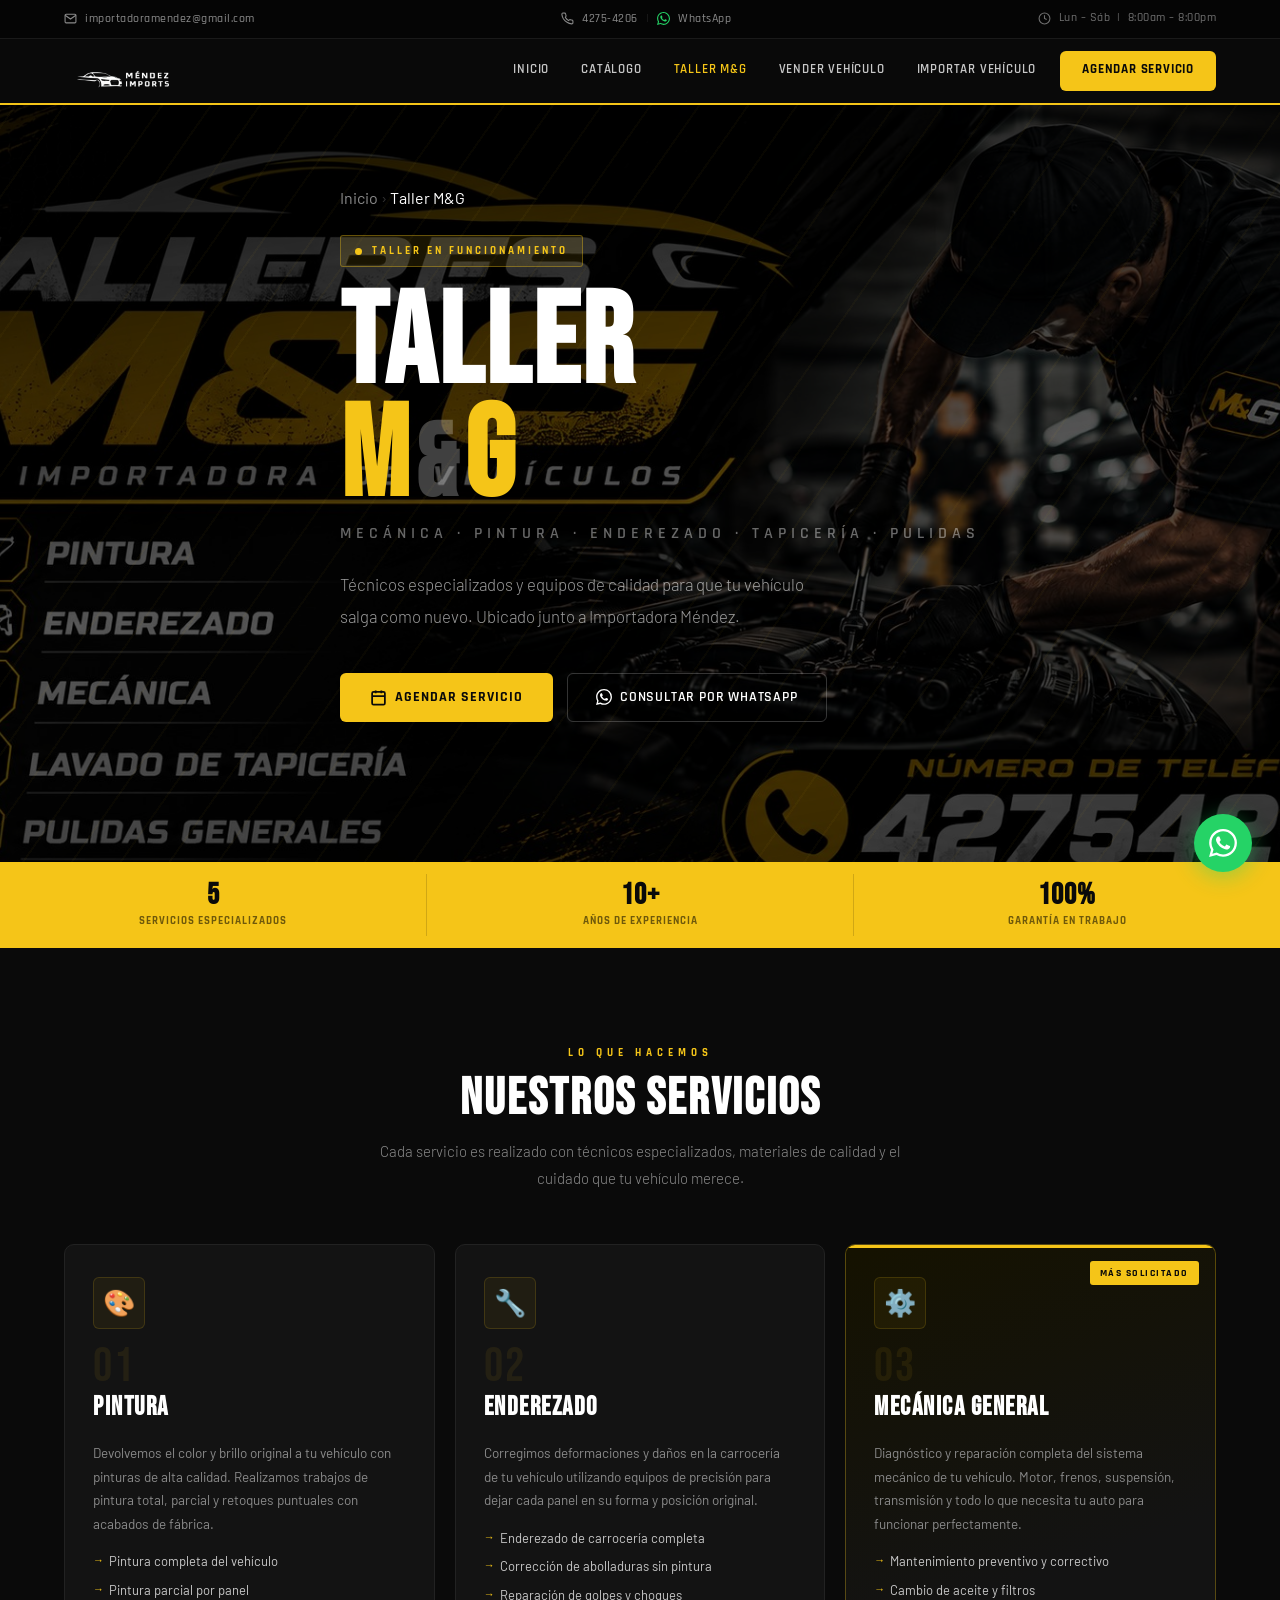
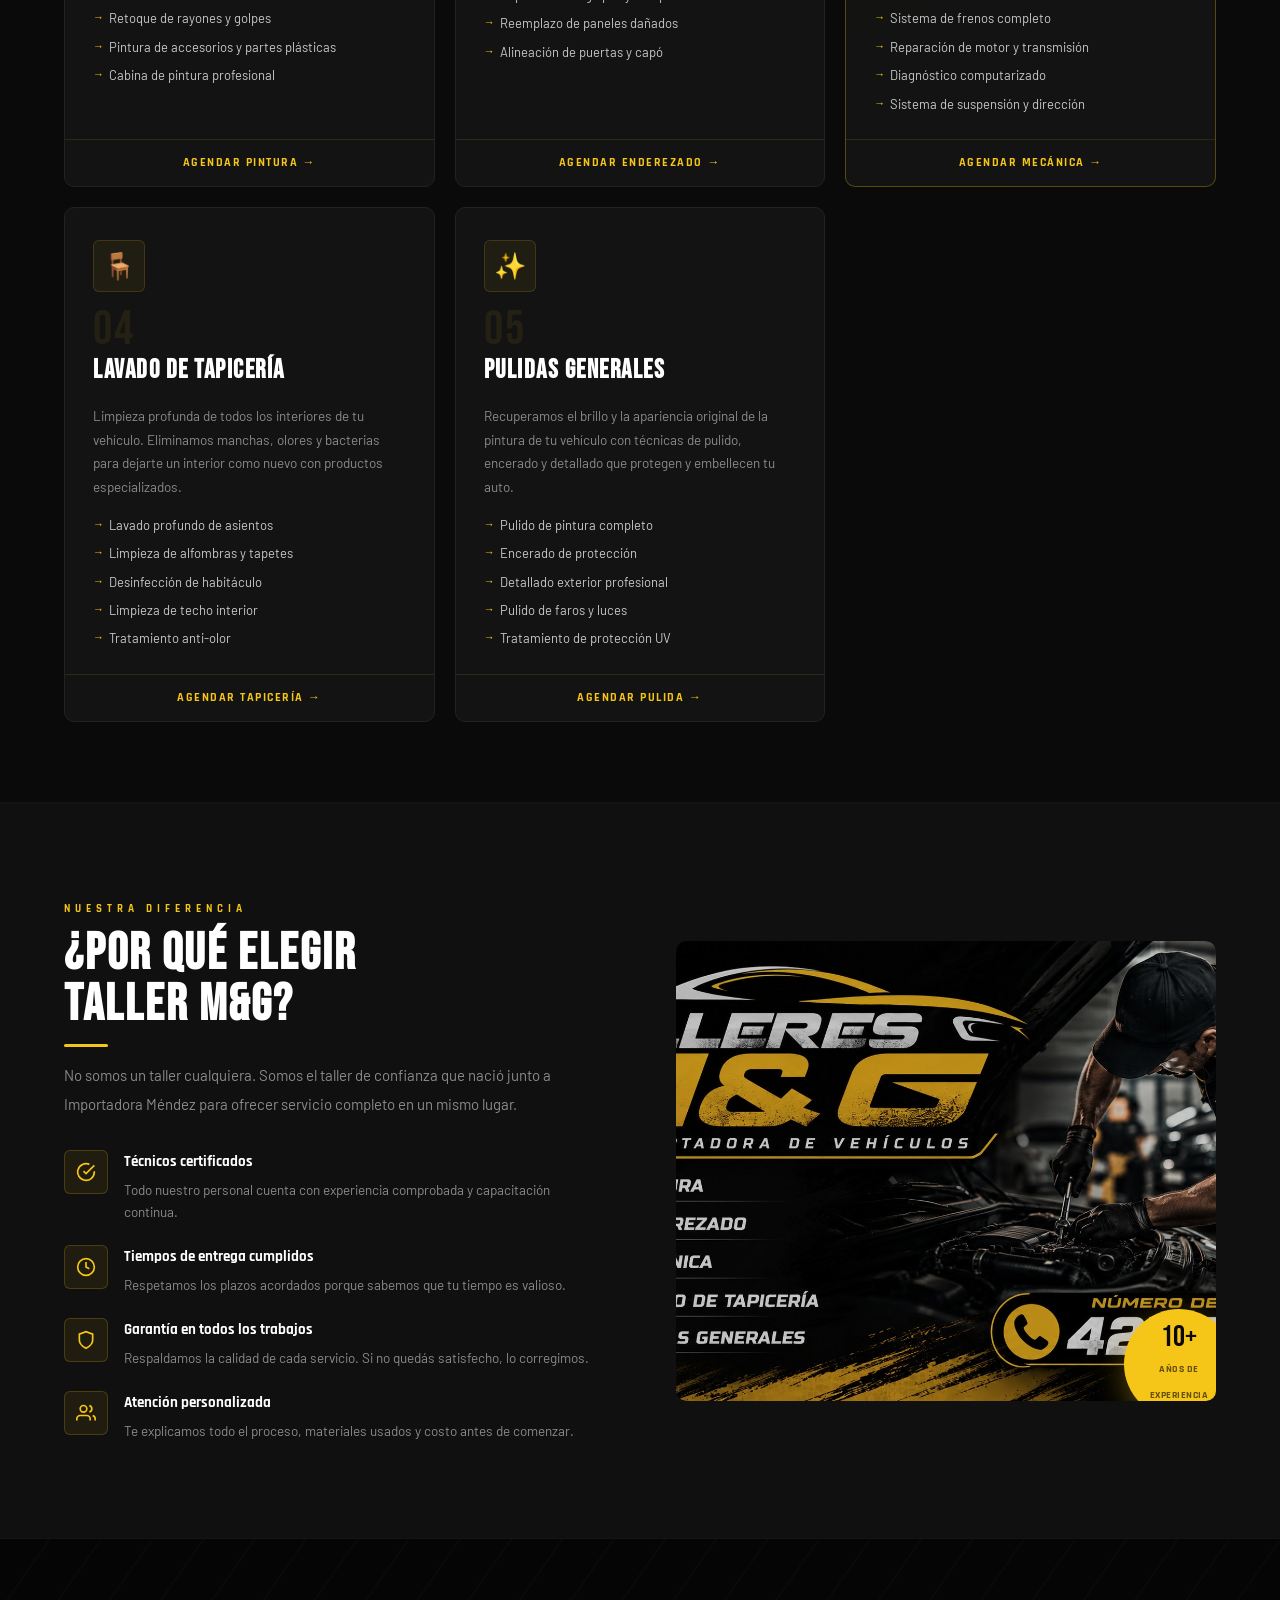
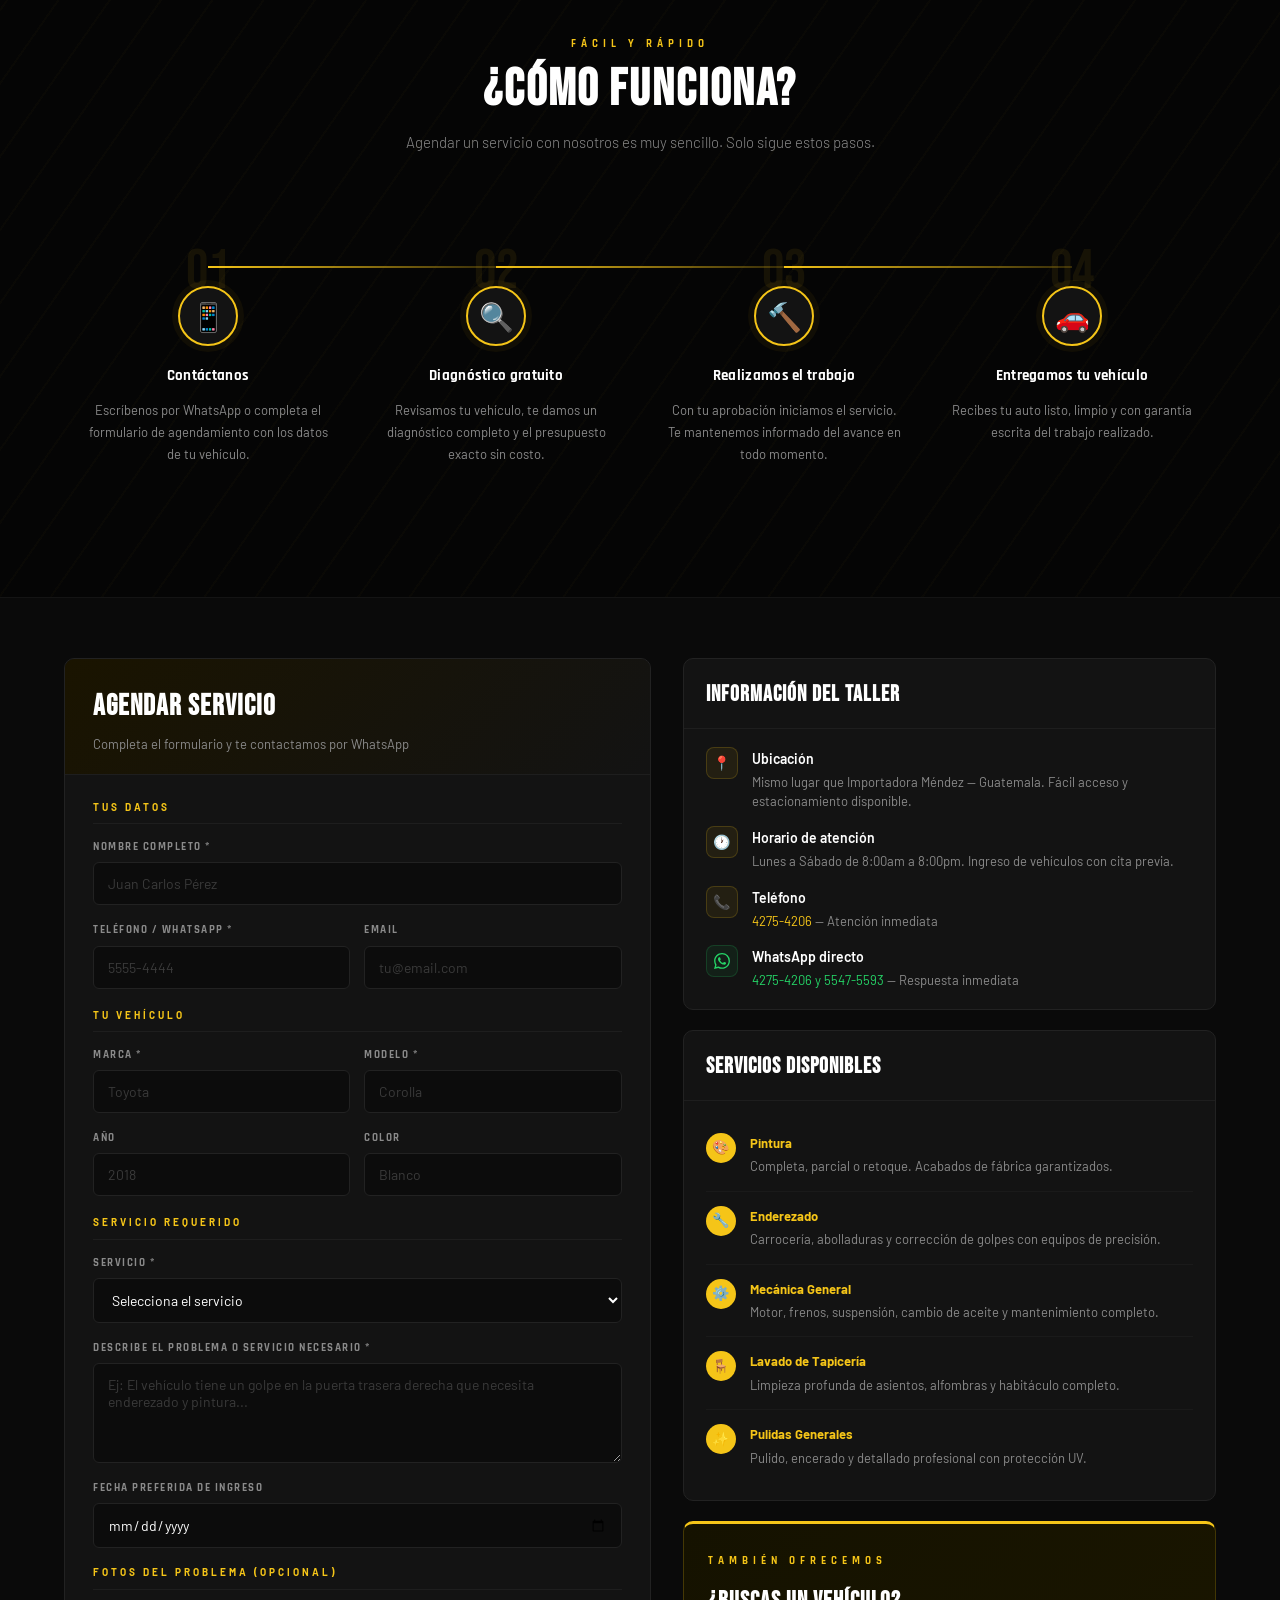
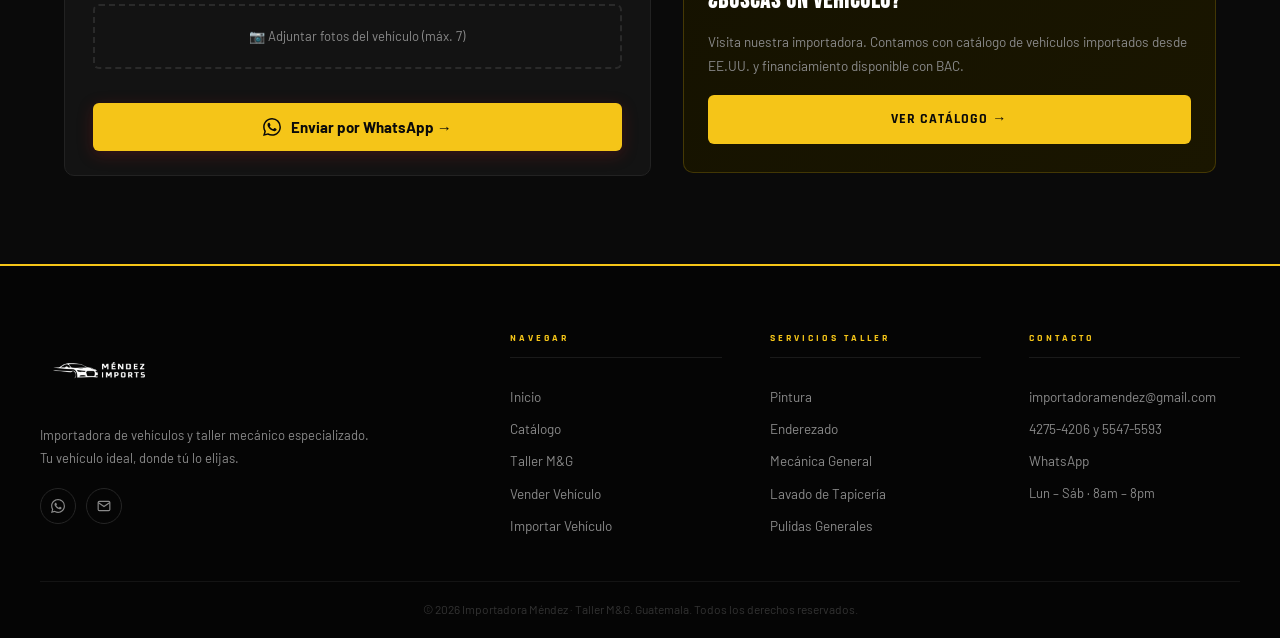
==== commit 87af2c91: "Update taller-mg.html" ====
--- a/especificaiones-carro/taller-mg.html
+++ b/especificaiones-carro/taller-mg.html
@@ -460,7 +460,7 @@
                 </div>
                 <div>
                   <h3>WhatsApp directo</h3>
-                  <p><a href="https://wa.me/50242754206" target="_blank" style="color:var(--wa-green);">4275-4206</a> — Respuesta inmediata</p>
+                  <p><a href="https://wa.me/50242754206" target="_blank" style="color:var(--wa-green);">4275-4206 y 5547-5593</a> — Respuesta inmediata</p>
                 </div>
               </div>
             </div>
@@ -558,7 +558,7 @@
       <div class="footer-col">
         <h4>Contacto</h4>
         <a href="mailto:importadoramendez@gmail.com">importadoramendez@gmail.com</a>
-        <a href="tel:+50242754206">4275-4206</a>
+        <a href="tel:+50242754206">4275-4206 y 5547-5593</a>
         <a href="https://wa.me/50242754206" target="_blank">WhatsApp</a>
         <span style="color:var(--texto-gris);font-size:13px;">Lun – Sáb · 8am – 8pm</span>
       </div>
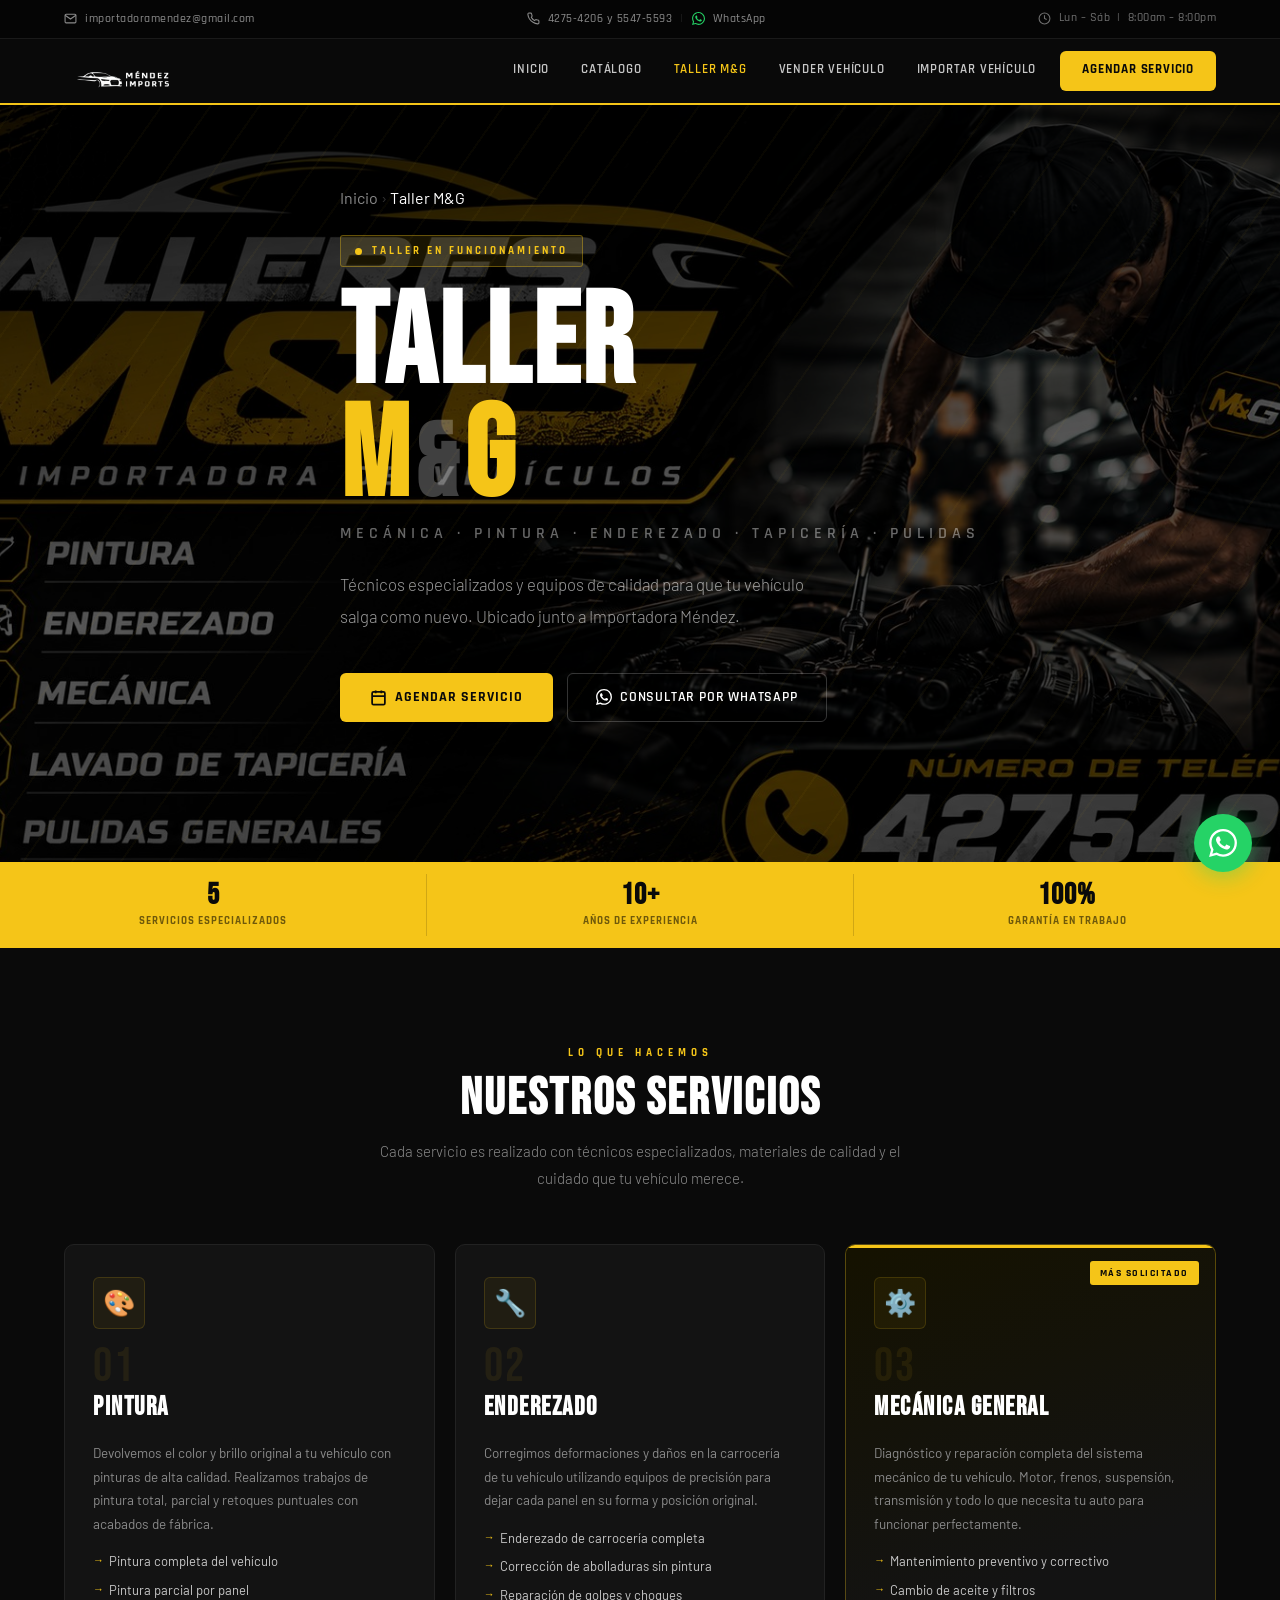
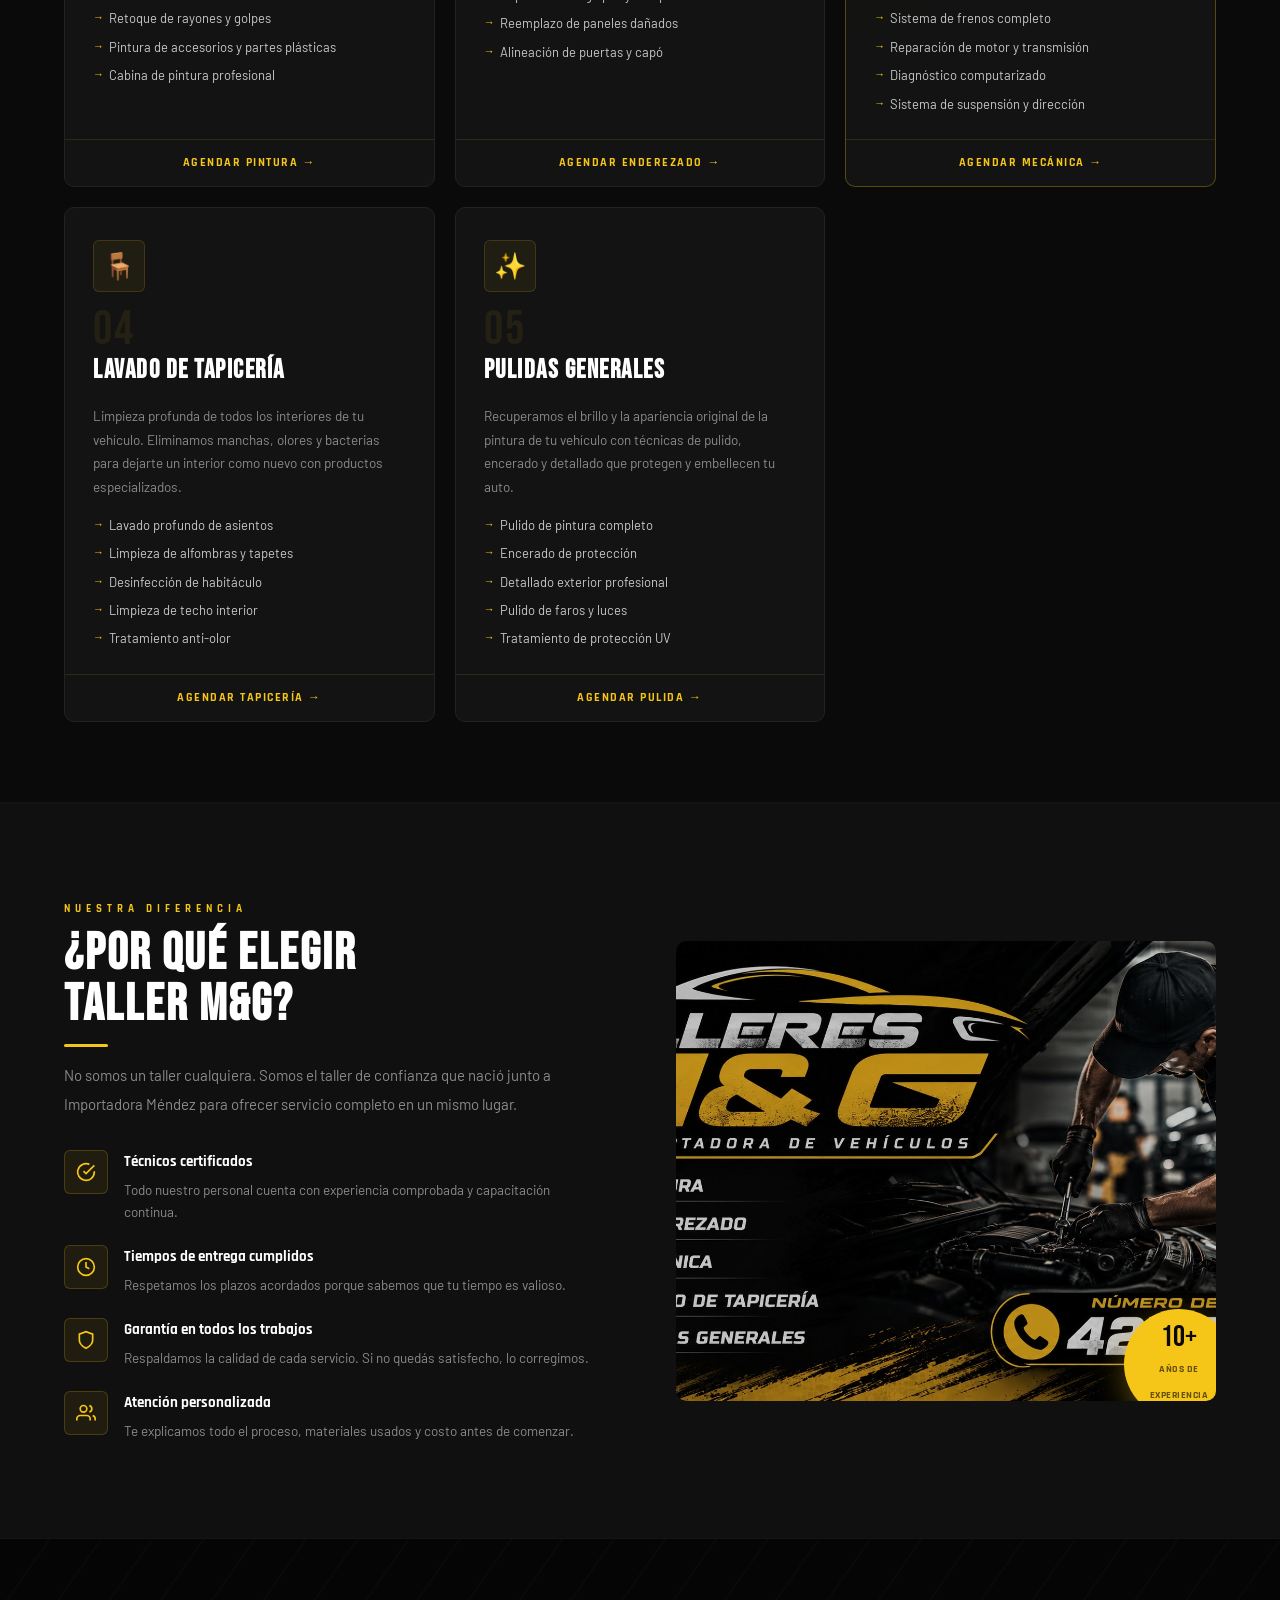
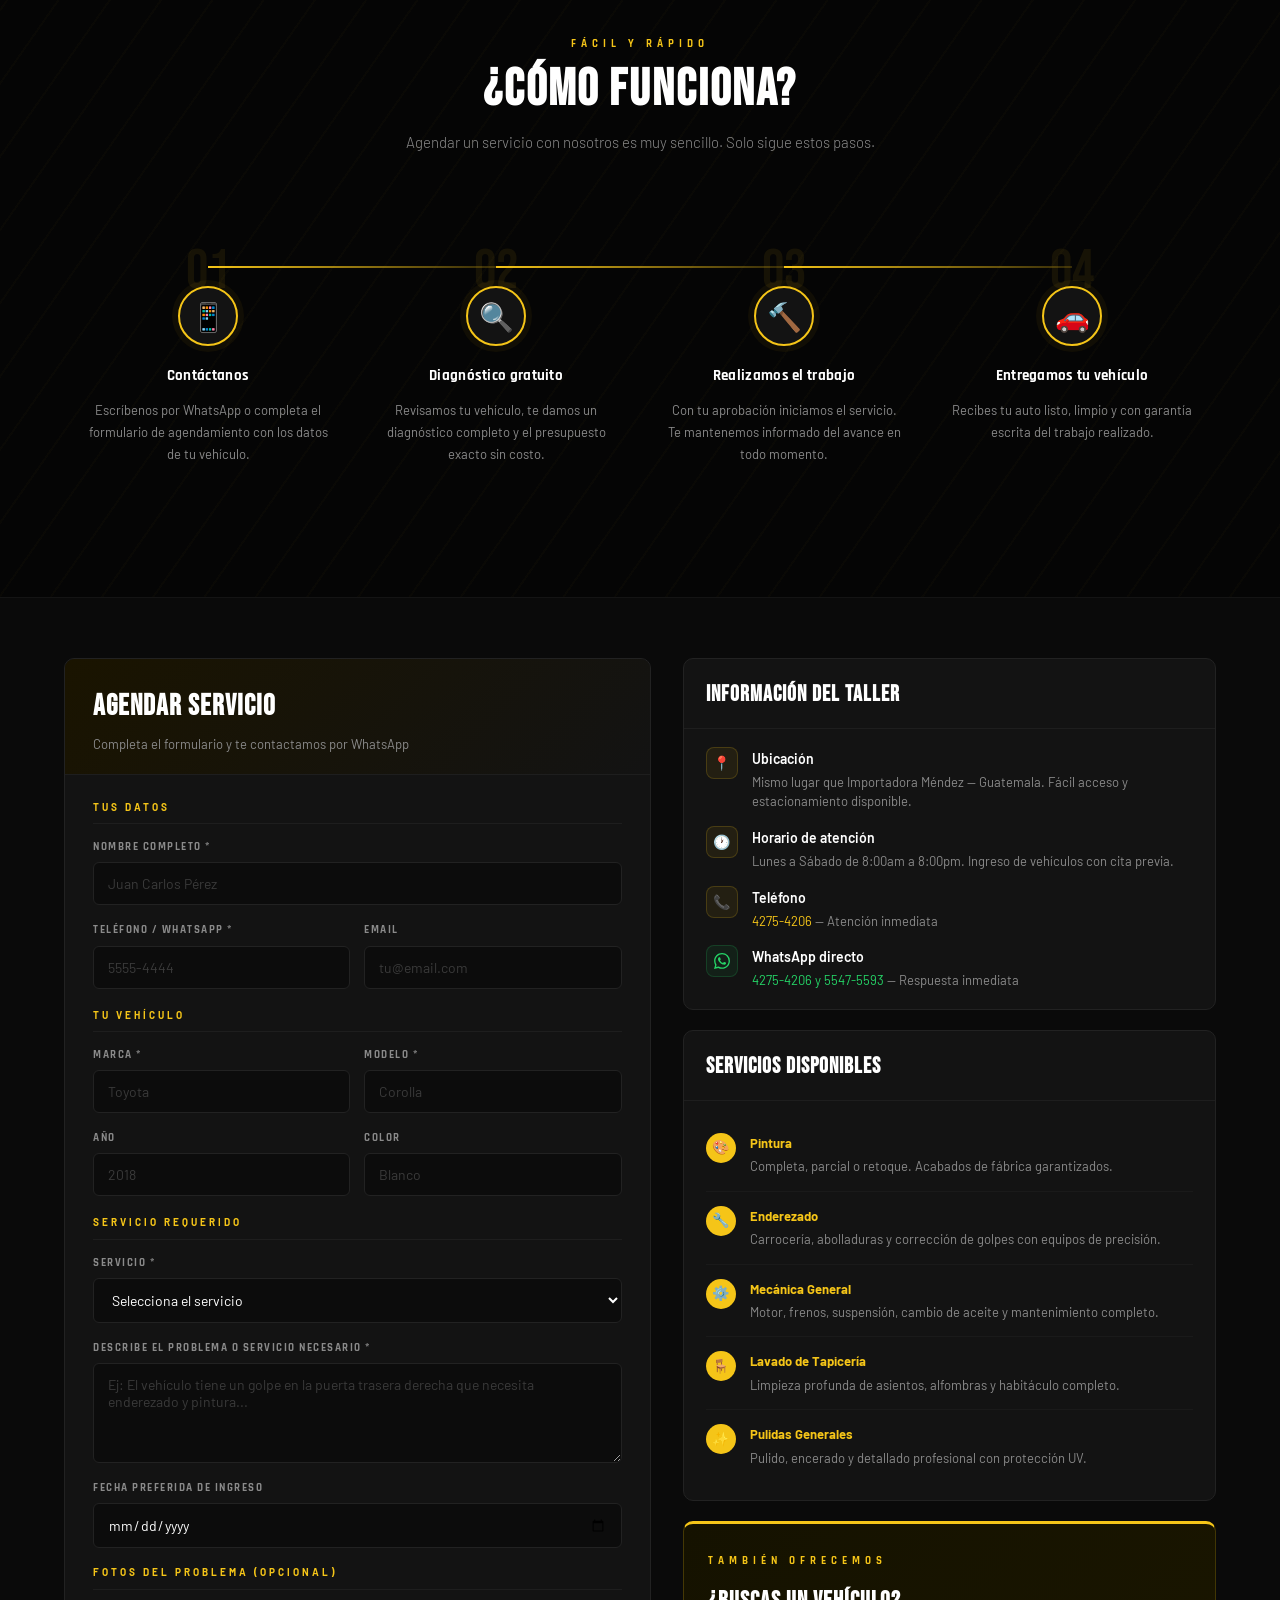
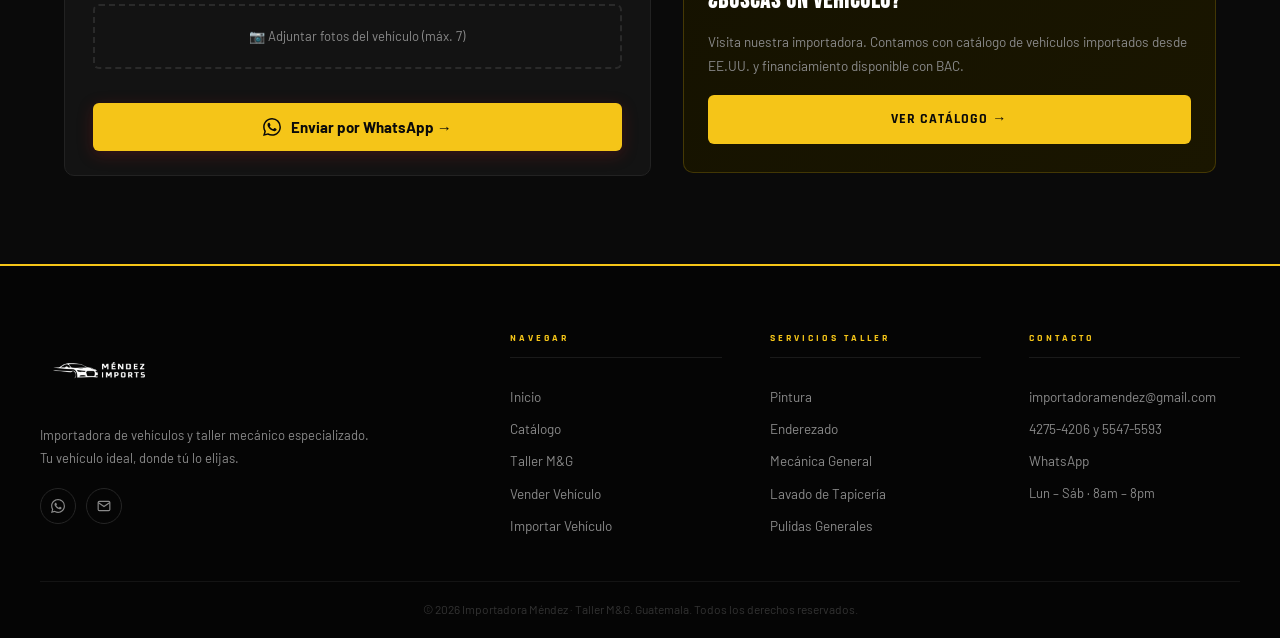
==== commit 0f3d9f1d: "Update taller-mg.html" ====
--- a/especificaiones-carro/taller-mg.html
+++ b/especificaiones-carro/taller-mg.html
@@ -23,7 +23,7 @@
       </div>
       <div class="contact-info">
         <svg class="icon-sm" viewBox="0 0 24 24" fill="none" stroke="currentColor" stroke-width="2"><path d="M22 16.92v3a2 2 0 0 1-2.18 2 19.79 19.79 0 0 1-8.63-3.07A19.5 19.5 0 0 1 4.69 13a19.79 19.79 0 0 1-3.07-8.67A2 2 0 0 1 3.56 2h3a2 2 0 0 1 2 1.72c.127.96.361 1.903.7 2.81a2 2 0 0 1-.45 2.11L8.09 9.91a16 16 0 0 0 6 6l1.27-1.27a2 2 0 0 1 2.11-.45c.907.339 1.85.573 2.81.7A2 2 0 0 1 22 16.92z"/></svg>
-        <a href="tel:+50242754206">4275-4206</a>
+        <a href="tel:+50242754206">4275-4206 y 5547-5593</a>
         <span class="divider-pipe">|</span>
         <svg class="icon-sm" style="color:#25D366" viewBox="0 0 24 24" fill="currentColor"><path d="M17.472 14.382c-.297-.149-1.758-.867-2.03-.967-.273-.099-.471-.148-.67.15-.197.297-.767.966-.94 1.164-.173.199-.347.223-.644.075-.297-.15-1.255-.463-2.39-1.475-.883-.788-1.48-1.761-1.653-2.059-.173-.297-.018-.458.13-.606.134-.133.298-.347.446-.52.149-.174.198-.298.298-.497.099-.198.05-.371-.025-.52-.075-.149-.669-1.612-.916-2.207-.242-.579-.487-.5-.669-.51-.173-.008-.371-.01-.57-.01-.198 0-.52.074-.792.372-.272.297-1.04 1.016-1.04 2.479 0 1.462 1.065 2.875 1.213 3.074.149.198 2.096 3.2 5.077 4.487.709.306 1.262.489 1.694.625.712.227 1.36.195 1.871.118.571-.085 1.758-.719 2.006-1.413.248-.694.248-1.289.173-1.413-.074-.124-.272-.198-.57-.347m-5.421 7.403h-.004a9.87 9.87 0 0 1-5.031-1.378l-.361-.214-3.741.982.998-3.648-.235-.374a9.86 9.86 0 0 1-1.51-5.26c.001-5.45 4.436-9.884 9.888-9.884 2.64 0 5.122 1.03 6.988 2.898a9.825 9.825 0 0 1 2.893 6.994c-.003 5.45-4.437 9.884-9.885 9.884m8.413-18.297A11.815 11.815 0 0 0 12.05 0C5.495 0 .16 5.335.157 11.892c0 2.096.547 4.142 1.588 5.945L.057 24l6.305-1.654a11.882 11.882 0 0 0 5.683 1.448h.005c6.554 0 11.89-5.335 11.893-11.893a11.821 11.821 0 0 0-3.48-8.413z"/></svg>
         <a href="https://wa.me/50242754206" target="_blank">WhatsApp</a>
